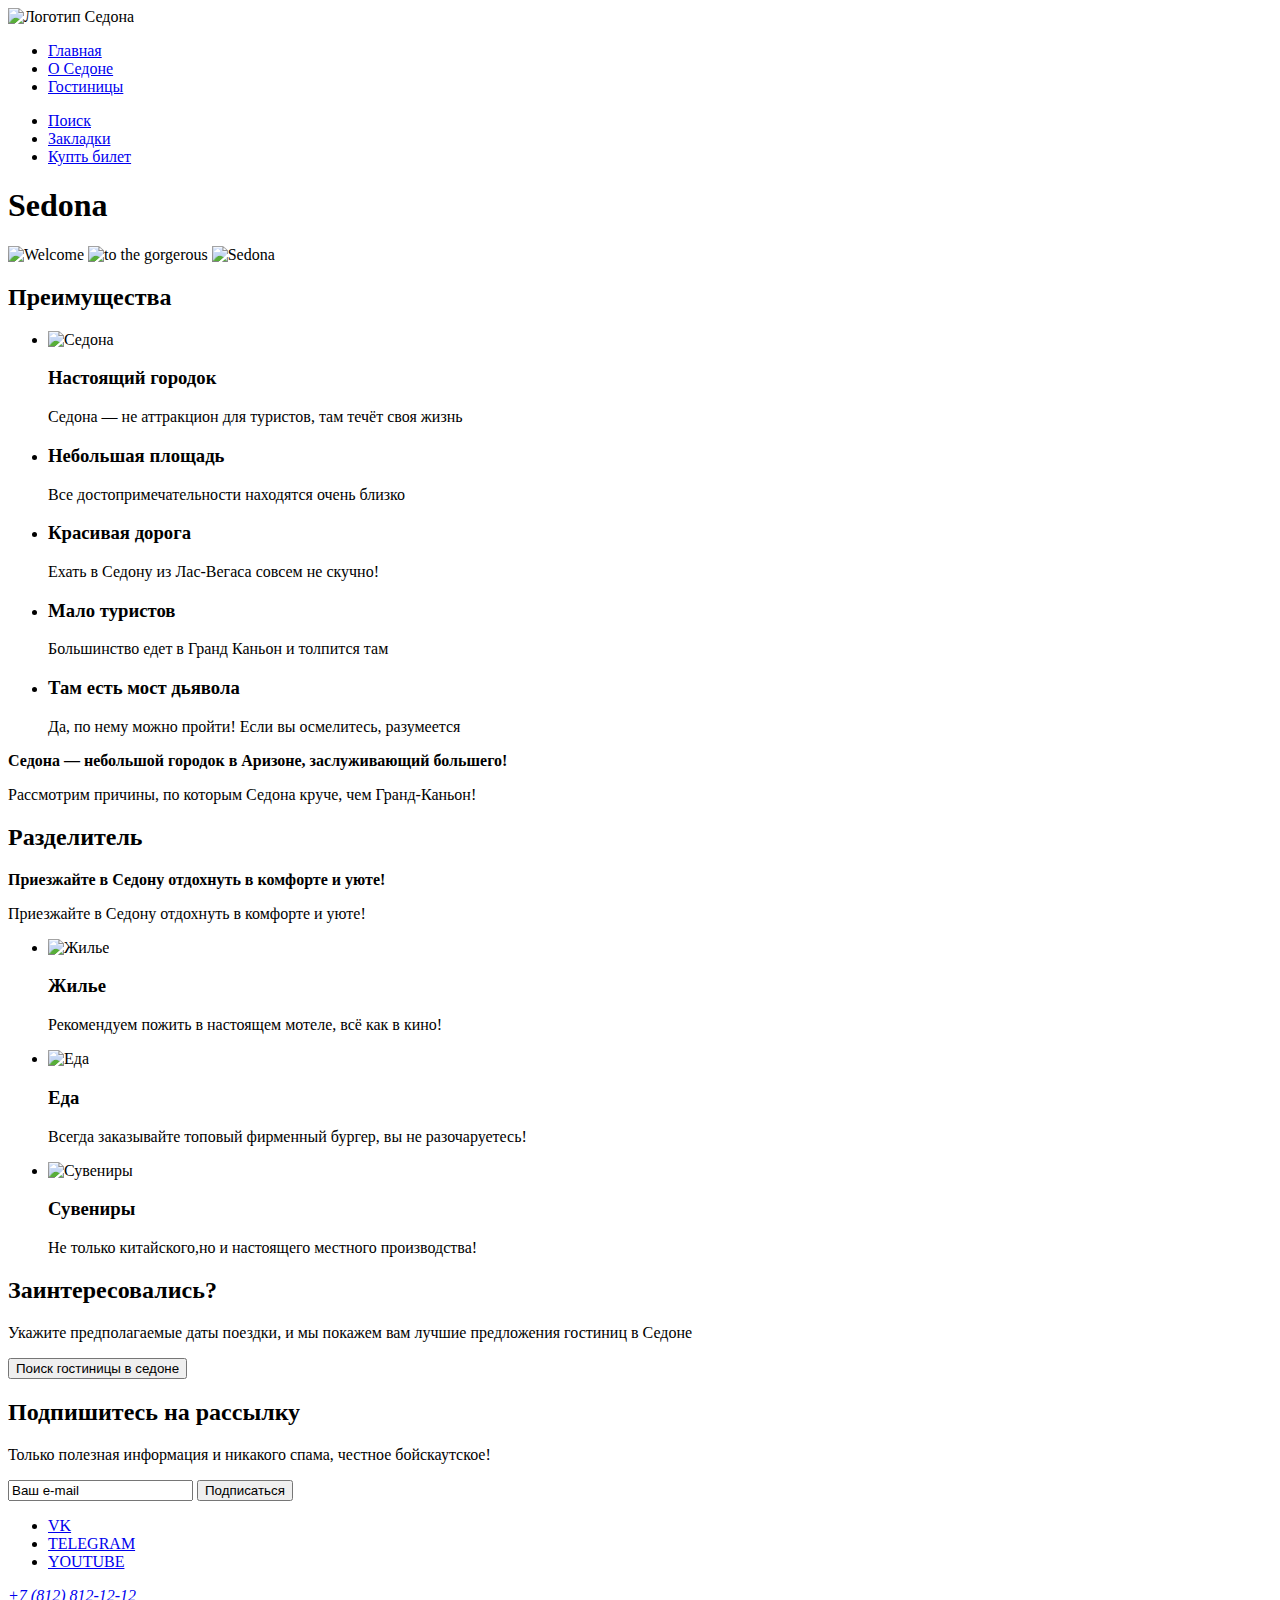
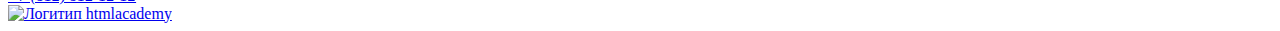
==== index.html @ a9d986b1 "Сделана разметка 2 страниц" ====
<!DOCTYPE html>
<html lang="ru">

  <head>
    <meta charset="utf-8">
    <title>HTML Academy: Седона</title>
  </head>

  <body>
    <header class='page-header'>
      <nav class='navigation'>
        <img src="#" alt="Логотип Седона" class='navigation-logo'>
        <ul class='navigation-list'>
          <li class='navigation-item'>
            <a class='navigation-link navigation-link-active' href="#">Главная</a>
          </li>
          <li class='navigation-item'>
            <a class='navigation-link' href="#">О Седоне</a>
          </li>
          <li class='navigation-item'>
            <a class='navigation-link' href="catalog.html">Гостиницы</a>
          </li>
        </ul>

        <ul class='navigation-list navigation-user'>
          <li class='navigation-item'>
            <a class='navigation-link' href="# ">
              <span class='visually-hidden'>Поиск</span>
            </a>
          </li>
          <li class='navigation-item'>
            <a class='navigation-link' href="#">
              <span class='visually-hidden'>Закладки</span>
            </a>
          </li>
          <li class='navigation-item'>
            <a class='navigation-link' href="#">
              <span class='visually-hidden'>Купть билет</span>
            </a>
          </li>
        </ul>
      </nav>
    </header>
    <main class='main'>
      <section class='hero'>
        <h1 class='main-title visually-hidden'>Sedona</h1>
        <img src="#" alt="Welcome">
        <img src="#" alt="to the gorgerous">
        <img src="#" alt="Sedona">
      </section>
      <section class='advantages'>

        <h2 class="advantages-title visually-hidden"> Преимущества</h2>

        <ul class='advantages-list advantages-list-image'>
          <li class='advantages-item'>
            <img src="#" alt="Седона">
            <h3 class="advantages-item-title">Настоящий городок</h3>
            <p class='advantages-item-description'>Седона — не аттракцион для туристов, там течёт своя жизнь</p>
          </li>
          <li class='advantages-item'>
            <h3 class="advantages-item-title">Небольшая площадь</h3>
            <p class='advantages-item-description'>Все достопримечательности находятся очень близко</p>
          </li>
          <li class='advantages-item'>
            <h3 class="advantages-item-title">Красивая дорога</h3>
            <p class='advantages-item-description'>Ехать в Седону из Лас-Вегаса совсем не скучно!</p>
          </li>
          <li class='advantages-item'>
            <h3 class="advantages-item-title">Мало туристов </h3>
            <p class='advantages-item-description'>Большинство едет в Гранд Каньон и толпится там</p>
          </li>
          <li class='advantages-item advantages-list-image'>
            <h3 class="advantages-item-title">Там есть мост дьявола</h3>
            <p class='advantages-item-description'>Да, по нему можно пройти! Если вы осмелитесь, разумеется</p>
          </li>
        </ul>

        <p class='devider-desc'> <b>Седона — небольшой городок в Аризоне,
            заслуживающий большего!</b></p>
        <p>Рассмотрим причины, по которым Седона круче, чем Гранд-Каньон!</p>

        <h2 class="visually-hidden"> Разделитель</h2>
        <p><b>Приезжайте в Седону отдохнуть в комфорте и уюте!</b></p>
        <p>Приезжайте в Седону отдохнуть в комфорте и уюте!</p>

        <ul class='benefit-list'>
          <li class='benefit-element'>
            <img src="#" alt="Жилье">
            <h3 class='benefit-element-title'>Жилье</h3>
            <p class='benefit-element-description'>Рекомендуем пожить в настоящем мотеле,
              всё как в кино!</p>
          </li>
          <li class='benefit-element'>
            <img src="#" alt="Еда">
            <h3 class='benefit-element-title'>Еда</h3>
            <p class='benefit-element-description'>Всегда заказывайте
              топовый фирменный бургер, вы не разочаруетесь!</p>
          </li>
          <li class='benefit-element'>
            <img src="#" alt="Сувениры">
            <h3 class='benefit-element-title'>Сувениры</h3>
            <p class='benefit-element-description'>Не только китайского,но и настоящего местного производства!</p>
          </li>
        </ul>
      </section>
      <section class="search">
        <h2 class='search-title'>Заинтересовались?</h2>
        <p class='search-description'>Укажите предполагаемые даты поездки, и мы покажем вам лучшие предложения
          гостиниц в Седоне</p>
        <button class='search-hotel' type='button'>Поиск гостиницы в седоне</button>
      </section>
      <section class='subscribe'>
        <h2 class='subscribe-title'>Подпишитесь на рассылку</h2>
        <p class='subscribe-description'>Только полезная информация и никакого спама, честное бойскаутское!</p>
        <form class='subscribe-subscribe' action="https://echo.htmlacademy.ru/" method='post'>
          <input class='e-mail' type="text" value="Ваш e-mail">
          <button class='subscribe-button' type='submit'>Подписаться</button>
        </form>
      </section>
    </main>
    <footer class='page-footer'>
      <ul class='socials-list'>
        <li class='socials-item'>
          <a href="https://vk.com/htmlacademy " class='socials-item-link'>
            <span class='visually-hidden'>VK</span>
          </a>
        </li>
        <li class='socials-item'>
          <a href="https://t.me/htmlacademy" class='socials-item-link'>
            <span class='visually-hidden'>TELEGRAM</span>
          </a>
        </li>
        <li class='socials-item'>
          <a href="https://www.youtube.com/user/htmlacademyru" class='socials-item-link'>
            <span class='visually-hidden'>YOUTUBE</span>
          </a>
        </li>
      </ul>
      <address>
        <a href='tel:+78128121212'>+7 (812) 812-12-12</a>
      </address>
      <a href="https://htmlacademy.ru/">
        <img src="#" alt="Логитип htmlacademy">
      </a>
    </footer>
  </body>

</html>
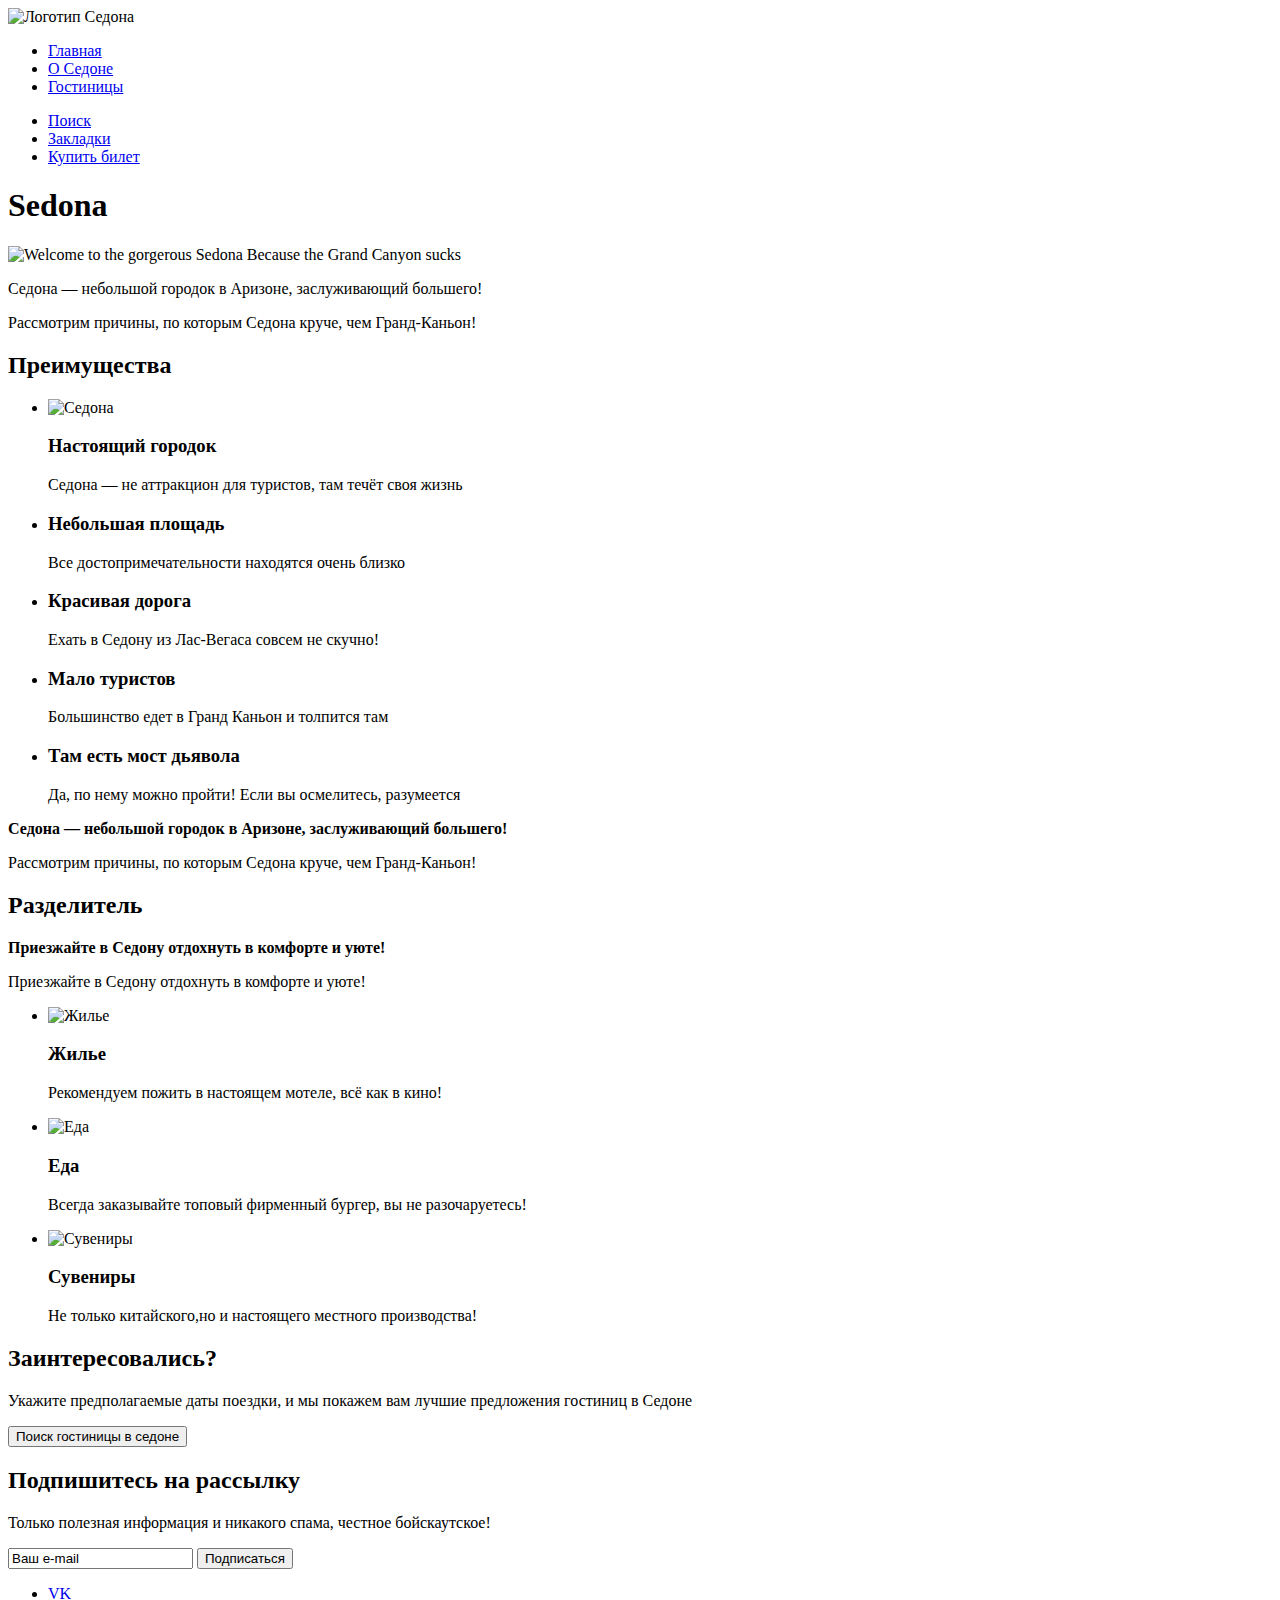
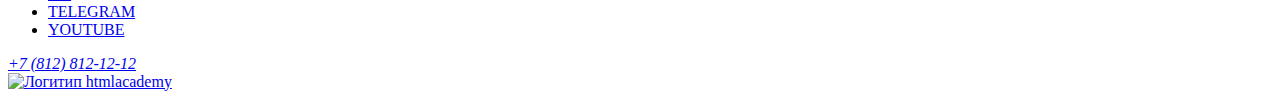
==== commit 07fe29db: "Доработка страниц" ====
--- a/index.html
+++ b/index.html
@@ -7,7 +7,7 @@
   </head>
 
   <body>
-    <header class='page-header'>
+    <header class='header'>
       <nav class='navigation'>
         <img src="#" alt="Логотип Седона" class='navigation-logo'>
         <ul class='navigation-list'>
@@ -35,7 +35,7 @@
           </li>
           <li class='navigation-item'>
             <a class='navigation-link' href="#">
-              <span class='visually-hidden'>Купть билет</span>
+              <span class='visually-hidden'>Купить билет</span>
             </a>
           </li>
         </ul>
@@ -44,9 +44,10 @@
     <main class='main'>
       <section class='hero'>
         <h1 class='main-title visually-hidden'>Sedona</h1>
-        <img src="#" alt="Welcome">
-        <img src="#" alt="to the gorgerous">
-        <img src="#" alt="Sedona">
+        <img src="#" alt="Welcome to the gorgerous Sedona Because the Grand Canyon sucks">
+        <p>Седона — небольшой городок в Аризоне,
+          заслуживающий большего!</p>
+        <p>Рассмотрим причины, по которым Седона круче, чем Гранд-Каньон!</p>
       </section>
       <section class='advantages'>
 
@@ -119,7 +120,7 @@
         </form>
       </section>
     </main>
-    <footer class='page-footer'>
+    <footer class='footer'>
       <ul class='socials-list'>
         <li class='socials-item'>
           <a href="https://vk.com/htmlacademy " class='socials-item-link'>
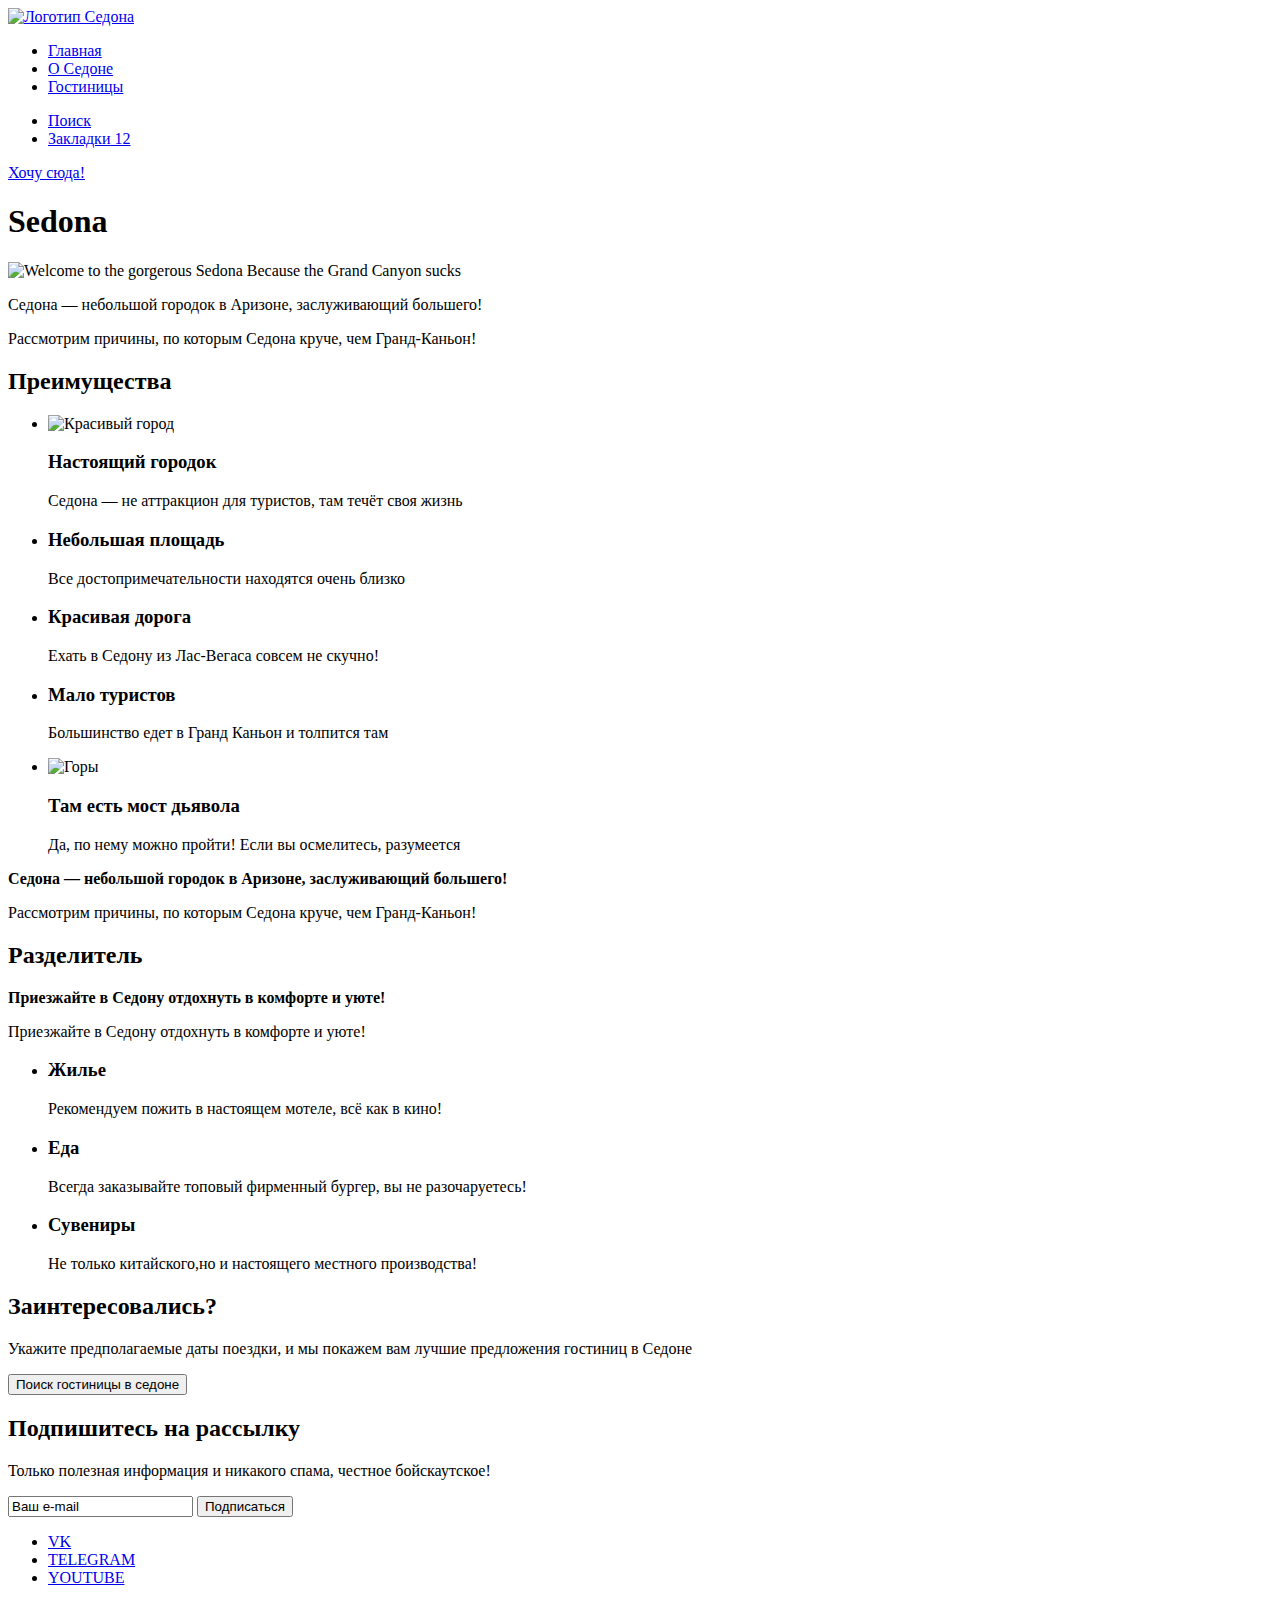
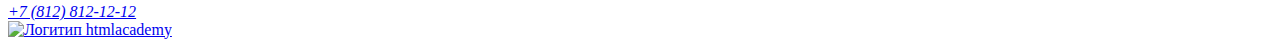
==== commit 0ca354d5: "Доработка разметки" ====
--- a/index.html
+++ b/index.html
@@ -9,36 +9,35 @@
   <body>
     <header class='header'>
       <nav class='navigation'>
-        <img src="#" alt="Логотип Седона" class='navigation-logo'>
+        <a href="#" class="navigation-logo-link">
+          <img src="#" alt="Логотип Седона" class='navigation-logo'>
+        </a>
         <ul class='navigation-list'>
           <li class='navigation-item'>
-            <a class='navigation-link navigation-link-active' href="#">Главная</a>
+            <a class='navigation-list-link navigation-link-active' href="#">Главная</a>
           </li>
           <li class='navigation-item'>
-            <a class='navigation-link' href="#">О Седоне</a>
+            <a class='navigation-list-link' href="#">О Седоне</a>
           </li>
           <li class='navigation-item'>
-            <a class='navigation-link' href="catalog.html">Гостиницы</a>
+            <a class='navigation-list-link' href="catalog.html">Гостиницы</a>
           </li>
         </ul>
 
         <ul class='navigation-list navigation-user'>
           <li class='navigation-item'>
-            <a class='navigation-link' href="# ">
+            <a class='navigation-list-link' href="# ">
               <span class='visually-hidden'>Поиск</span>
             </a>
           </li>
           <li class='navigation-item'>
-            <a class='navigation-link' href="#">
+            <a class='navigation-list-link' href="#">
               <span class='visually-hidden'>Закладки</span>
-            </a>
-          </li>
-          <li class='navigation-item'>
-            <a class='navigation-link' href="#">
-              <span class='visually-hidden'>Купить билет</span>
+              12
             </a>
           </li>
         </ul>
+        <a class='navigation-link' href="#">Хочу сюда!</a>
       </nav>
     </header>
     <main class='main'>
@@ -55,7 +54,7 @@
 
         <ul class='advantages-list advantages-list-image'>
           <li class='advantages-item'>
-            <img src="#" alt="Седона">
+            <img src="#" alt="Красивый город" class='advantages-item-img'>
             <h3 class="advantages-item-title">Настоящий городок</h3>
             <p class='advantages-item-description'>Седона — не аттракцион для туристов, там течёт своя жизнь</p>
           </li>
@@ -72,6 +71,7 @@
             <p class='advantages-item-description'>Большинство едет в Гранд Каньон и толпится там</p>
           </li>
           <li class='advantages-item advantages-list-image'>
+            <img src="#" alt="Горы" class='advantages-item-img'>
             <h3 class="advantages-item-title">Там есть мост дьявола</h3>
             <p class='advantages-item-description'>Да, по нему можно пройти! Если вы осмелитесь, разумеется</p>
           </li>
@@ -87,19 +87,16 @@
 
         <ul class='benefit-list'>
           <li class='benefit-element'>
-            <img src="#" alt="Жилье">
             <h3 class='benefit-element-title'>Жилье</h3>
             <p class='benefit-element-description'>Рекомендуем пожить в настоящем мотеле,
               всё как в кино!</p>
           </li>
           <li class='benefit-element'>
-            <img src="#" alt="Еда">
             <h3 class='benefit-element-title'>Еда</h3>
             <p class='benefit-element-description'>Всегда заказывайте
               топовый фирменный бургер, вы не разочаруетесь!</p>
           </li>
           <li class='benefit-element'>
-            <img src="#" alt="Сувениры">
             <h3 class='benefit-element-title'>Сувениры</h3>
             <p class='benefit-element-description'>Не только китайского,но и настоящего местного производства!</p>
           </li>
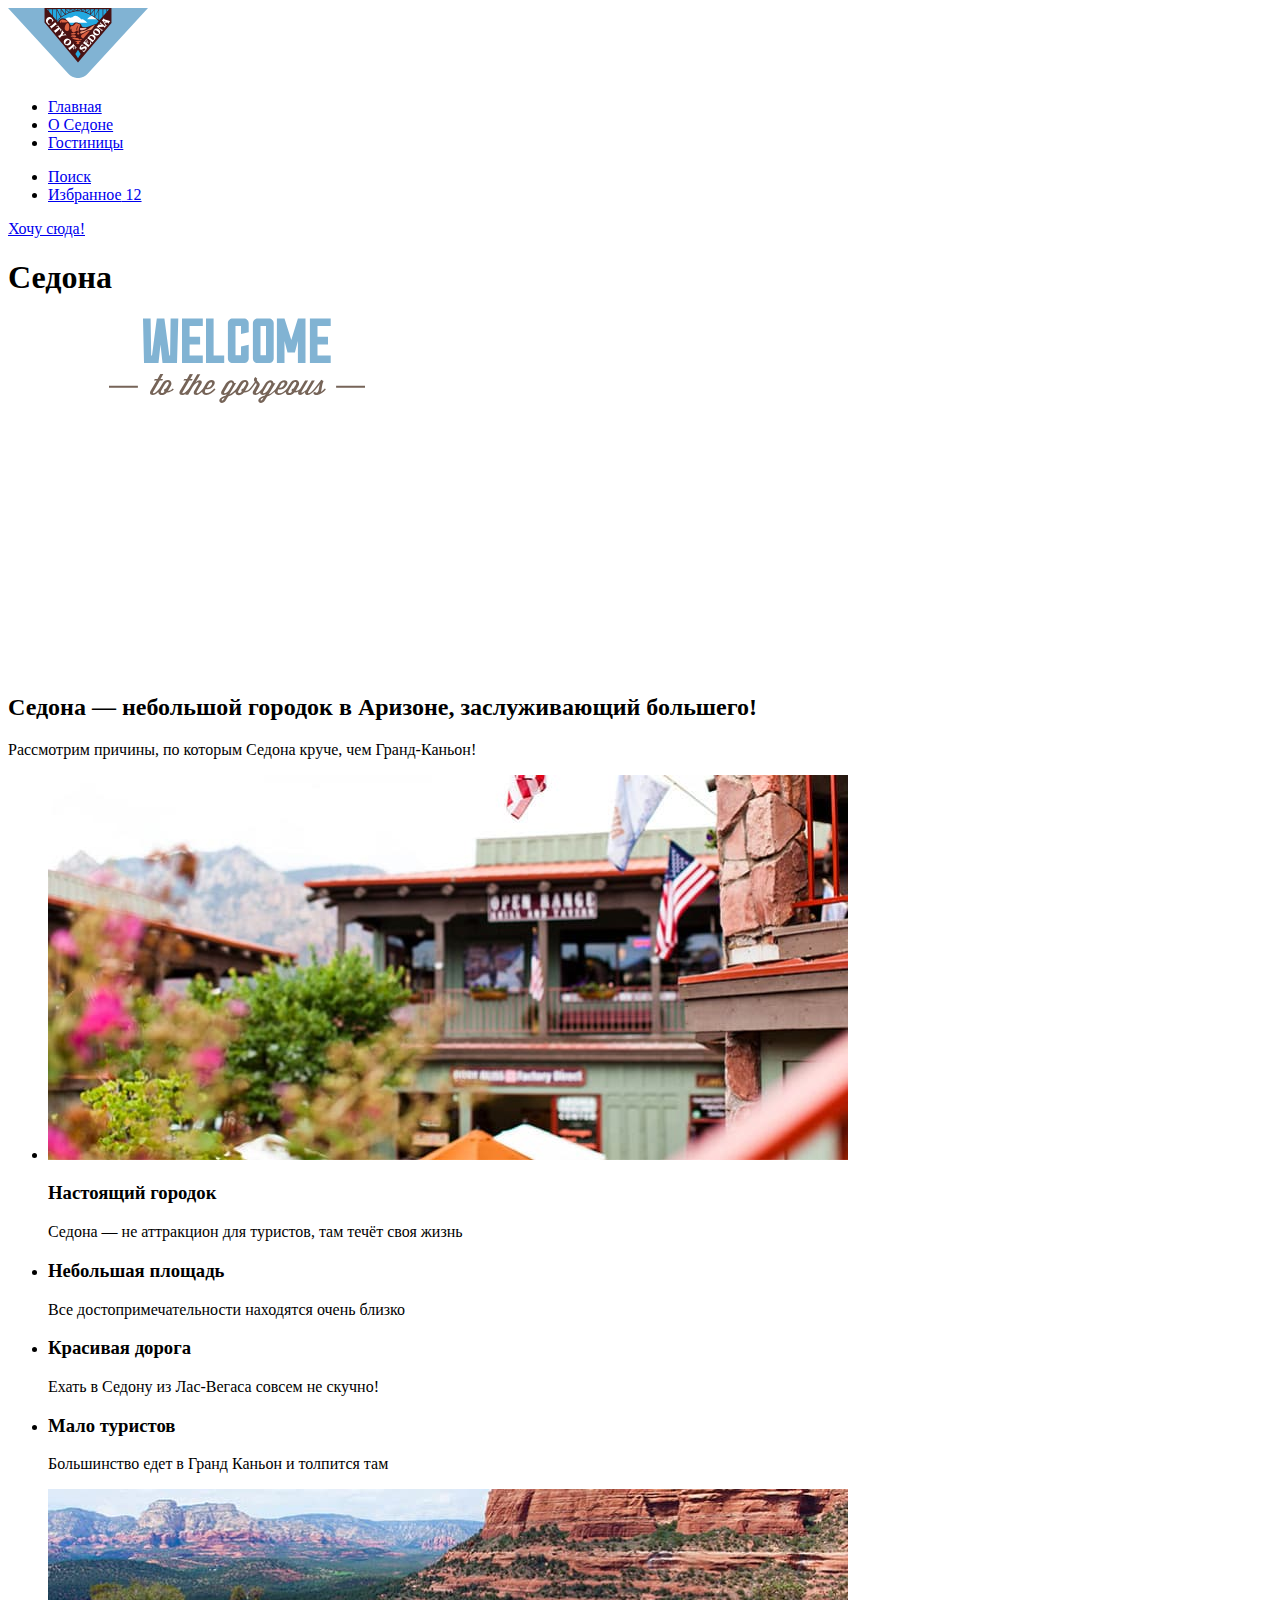
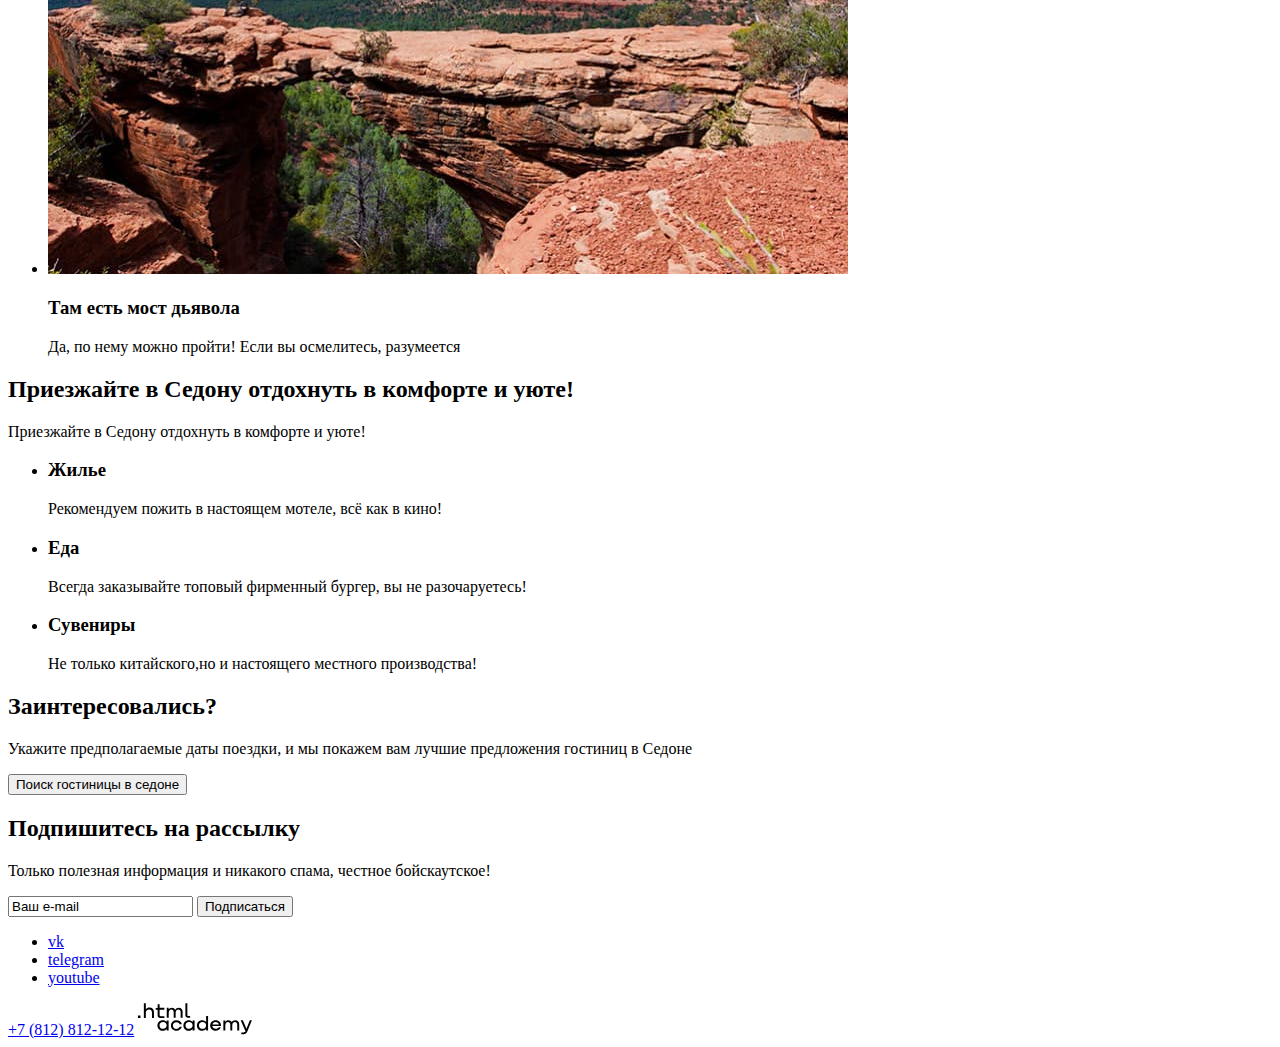
==== commit 8f0056cb: "Добавлены контентные изображения" ====
--- a/index.html
+++ b/index.html
@@ -7,139 +7,131 @@
   </head>
 
   <body>
-    <header class='header'>
-      <nav class='navigation'>
+    <header class="main-header" data-test="header">
+      <nav class="navigation">
         <a href="#" class="navigation-logo-link">
-          <img src="#" alt="Логотип Седона" class='navigation-logo'>
+          <img class="navigation-logo" src="./images/index/logo.svg" width ="140" height = "70" alt="Логотип Седона">
         </a>
-        <ul class='navigation-list'>
-          <li class='navigation-item'>
-            <a class='navigation-list-link navigation-link-active' href="#">Главная</a>
+        <ul class="navigation-list">
+          <li class="navigation-item">
+            <a class="navigation-list-link navigation-link-active" href="#">Главная</a>
           </li>
-          <li class='navigation-item'>
-            <a class='navigation-list-link' href="#">О Седоне</a>
+          <li class="navigation-item">
+            <a class="navigation-list-link" href="#">О Седоне</a>
           </li>
-          <li class='navigation-item'>
-            <a class='navigation-list-link' href="catalog.html">Гостиницы</a>
+          <li class="navigation-item">
+            <a class="navigation-list-link" href="catalog.html">Гостиницы</a>
           </li>
         </ul>
 
-        <ul class='navigation-list navigation-user'>
-          <li class='navigation-item'>
-            <a class='navigation-list-link' href="# ">
-              <span class='visually-hidden'>Поиск</span>
+        <ul class="navigation-list navigation-user">
+          <li class="navigation-item">
+            <a class="navigation-list-link" href="#">
+              <span class="visually-hidden">Поиск</span>
             </a>
           </li>
-          <li class='navigation-item'>
-            <a class='navigation-list-link' href="#">
-              <span class='visually-hidden'>Закладки</span>
+          <li class="navigation-item">
+            <a class="navigation-list-link" href="#">
+              <span class="visually-hidden">Избранное</span>
               12
             </a>
           </li>
         </ul>
-        <a class='navigation-link' href="#">Хочу сюда!</a>
+        <a class="navigation-link" href="#">Хочу сюда!</a>
       </nav>
     </header>
-    <main class='main'>
-      <section class='hero'>
-        <h1 class='main-title visually-hidden'>Sedona</h1>
-        <img src="#" alt="Welcome to the gorgerous Sedona Because the Grand Canyon sucks">
-        <p>Седона — небольшой городок в Аризоне,
-          заслуживающий большего!</p>
-        <p>Рассмотрим причины, по которым Седона круче, чем Гранд-Каньон!</p>
+    <main class="main" data-test="main">
+      <section class="hero" data-test="hero">
+        <h1 class="main-title visually-hidden">Седона</h1>
+        <img class="hero-photo" src="./images/index/hero_welcome.svg" width="458" height="352" alt="Добро пожаловать в Седону">
       </section>
-      <section class='advantages'>
-
-        <h2 class="advantages-title visually-hidden"> Преимущества</h2>
-
-        <ul class='advantages-list advantages-list-image'>
-          <li class='advantages-item'>
-            <img src="#" alt="Красивый город" class='advantages-item-img'>
-            <h3 class="advantages-item-title">Настоящий городок</h3>
-            <p class='advantages-item-description'>Седона — не аттракцион для туристов, там течёт своя жизнь</p>
-          </li>
-          <li class='advantages-item'>
-            <h3 class="advantages-item-title">Небольшая площадь</h3>
-            <p class='advantages-item-description'>Все достопримечательности находятся очень близко</p>
-          </li>
-          <li class='advantages-item'>
-            <h3 class="advantages-item-title">Красивая дорога</h3>
-            <p class='advantages-item-description'>Ехать в Седону из Лас-Вегаса совсем не скучно!</p>
-          </li>
-          <li class='advantages-item'>
-            <h3 class="advantages-item-title">Мало туристов </h3>
-            <p class='advantages-item-description'>Большинство едет в Гранд Каньон и толпится там</p>
-          </li>
-          <li class='advantages-item advantages-list-image'>
-            <img src="#" alt="Горы" class='advantages-item-img'>
-            <h3 class="advantages-item-title">Там есть мост дьявола</h3>
-            <p class='advantages-item-description'>Да, по нему можно пройти! Если вы осмелитесь, разумеется</p>
-          </li>
-        </ul>
-
-        <p class='devider-desc'> <b>Седона — небольшой городок в Аризоне,
-            заслуживающий большего!</b></p>
+      <section class="advantages" data-test="advantages">
+        <h2>Седона — небольшой городок в Аризоне,
+          заслуживающий большего!</h2>
         <p>Рассмотрим причины, по которым Седона круче, чем Гранд-Каньон!</p>
 
-        <h2 class="visually-hidden"> Разделитель</h2>
-        <p><b>Приезжайте в Седону отдохнуть в комфорте и уюте!</b></p>
-        <p>Приезжайте в Седону отдохнуть в комфорте и уюте!</p>
-
-        <ul class='benefit-list'>
-          <li class='benefit-element'>
-            <h3 class='benefit-element-title'>Жилье</h3>
-            <p class='benefit-element-description'>Рекомендуем пожить в настоящем мотеле,
-              всё как в кино!</p>
+        <ul class="advantages-list">
+          <li class="advantages-item">
+            <img class="advantages-item-img" src="./images/index/advantage-1.jpg" width="800" height="385" alt="Город с природой">
+            <h3 class="advantages-item-title">Настоящий городок</h3>
+            <p class="advantages-item-description">Седона — не аттракцион для туристов, там течёт своя жизнь</p>
           </li>
-          <li class='benefit-element'>
-            <h3 class='benefit-element-title'>Еда</h3>
-            <p class='benefit-element-description'>Всегда заказывайте
-              топовый фирменный бургер, вы не разочаруетесь!</p>
+          <li class="advantages-item">
+            <h3 class="advantages-item-title">Небольшая площадь</h3>
+            <p class="advantages-item-description">Все достопримечательности находятся очень близко</p>
           </li>
-          <li class='benefit-element'>
-            <h3 class='benefit-element-title'>Сувениры</h3>
-            <p class='benefit-element-description'>Не только китайского,но и настоящего местного производства!</p>
+          <li class="advantages-item">
+            <h3 class="advantages-item-title">Красивая дорога</h3>
+            <p class="advantages-item-description">Ехать в Седону из Лас-Вегаса совсем не скучно!</p>
+          </li>
+          <li class="advantages-item">
+            <h3 class="advantages-item-title">Мало туристов </h3>
+            <p class="advantages-item-description">Большинство едет в Гранд Каньон и толпится там</p>
+          </li>
+          <li class="advantages-item">
+            <img class="advantages-item-img" src="./images/index/advantage-2.jpg"  width="800" height="385"alt="Мост дьявола">
+            <h3 class="advantages-item-title">Там есть мост дьявола</h3>
+            <p class="advantages-item-description">Да, по нему можно пройти! Если вы осмелитесь, разумеется</p>
           </li>
         </ul>
       </section>
-      <section class="search">
-        <h2 class='search-title'>Заинтересовались?</h2>
-        <p class='search-description'>Укажите предполагаемые даты поездки, и мы покажем вам лучшие предложения
+      <section class="services">
+        <h2>Приезжайте в Седону отдохнуть в комфорте и уюте!</h2>
+        <p>Приезжайте в Седону отдохнуть в комфорте и уюте!</p>
+
+        <ul class="benefit-list">
+          <li class="benefit-element">
+            <h3 class="benefit-element-title">Жилье</h3>
+            <p class="benefit-element-description">Рекомендуем пожить в настоящем мотеле,
+              всё как в кино!</p>
+          </li>
+          <li class="benefit-element">
+            <h3 class="benefit-element-title">Еда</h3>
+            <p class="benefit-element-description">Всегда заказывайте
+              топовый фирменный бургер, вы не разочаруетесь!</p>
+          </li>
+          <li class="benefit-element">
+            <h3 class="benefit-element-title">Сувениры</h3>
+            <p class="benefit-element-description">Не только китайского,но и настоящего местного производства!</p>
+          </li>
+        </ul>
+      </section>
+      <section class="search" data-test="search">
+        <h2 class="search-title">Заинтересовались?</h2>
+        <p class="search-description">Укажите предполагаемые даты поездки, и мы покажем вам лучшие предложения
           гостиниц в Седоне</p>
-        <button class='search-hotel' type='button'>Поиск гостиницы в седоне</button>
+        <button class="search-hotel" type="button">Поиск гостиницы в седоне</button>
       </section>
-      <section class='subscribe'>
-        <h2 class='subscribe-title'>Подпишитесь на рассылку</h2>
-        <p class='subscribe-description'>Только полезная информация и никакого спама, честное бойскаутское!</p>
-        <form class='subscribe-subscribe' action="https://echo.htmlacademy.ru/" method='post'>
-          <input class='e-mail' type="text" value="Ваш e-mail">
-          <button class='subscribe-button' type='submit'>Подписаться</button>
+      <section class="subscribe" data-test="subscribe">
+        <h2 class="subscribe-title">Подпишитесь на рассылку</h2>
+        <p class="subscribe-description">Только полезная информация и никакого спама, честное бойскаутское!</p>
+        <form class="subscribe-subscribe" action="https://echo.htmlacademy.ru/" method="post">
+          <input class="e-mail" type="text" value="Ваш e-mail" required>
+          <button class="subscribe-button" type="submit">Подписаться</button>
         </form>
       </section>
     </main>
-    <footer class='footer'>
-      <ul class='socials-list'>
-        <li class='socials-item'>
-          <a href="https://vk.com/htmlacademy " class='socials-item-link'>
-            <span class='visually-hidden'>VK</span>
+    <footer class="footer" data-test="footer">
+      <ul class="socials-list">
+        <li class="socials-item">
+          <a href="https://vk.com/htmlacademy" class="socials-item-link">
+            <span class="visually-hidden">vk</span>
           </a>
         </li>
-        <li class='socials-item'>
-          <a href="https://t.me/htmlacademy" class='socials-item-link'>
-            <span class='visually-hidden'>TELEGRAM</span>
+        <li class="socials-item">
+          <a href="https://t.me/htmlacademy" class="socials-item-link">
+            <span class="visually-hidden">telegram</span>
           </a>
         </li>
-        <li class='socials-item'>
-          <a href="https://www.youtube.com/user/htmlacademyru" class='socials-item-link'>
-            <span class='visually-hidden'>YOUTUBE</span>
+        <li class="socials-item">
+          <a href="https://www.youtube.com/user/htmlacademyru" class="socials-item-link">
+            <span class="visually-hidden">youtube</span>
           </a>
         </li>
       </ul>
-      <address>
-        <a href='tel:+78128121212'>+7 (812) 812-12-12</a>
-      </address>
-      <a href="https://htmlacademy.ru/">
-        <img src="#" alt="Логитип htmlacademy">
+      <a href="tel:+78128121212">+7 (812) 812-12-12</a>
+      <a href="https://htmlacademy.ru/intensive/htmlcss">
+        <img src="./images/index/html-academy.svg" width="114" height="32" alt="Логитип html academy">
       </a>
     </footer>
   </body>
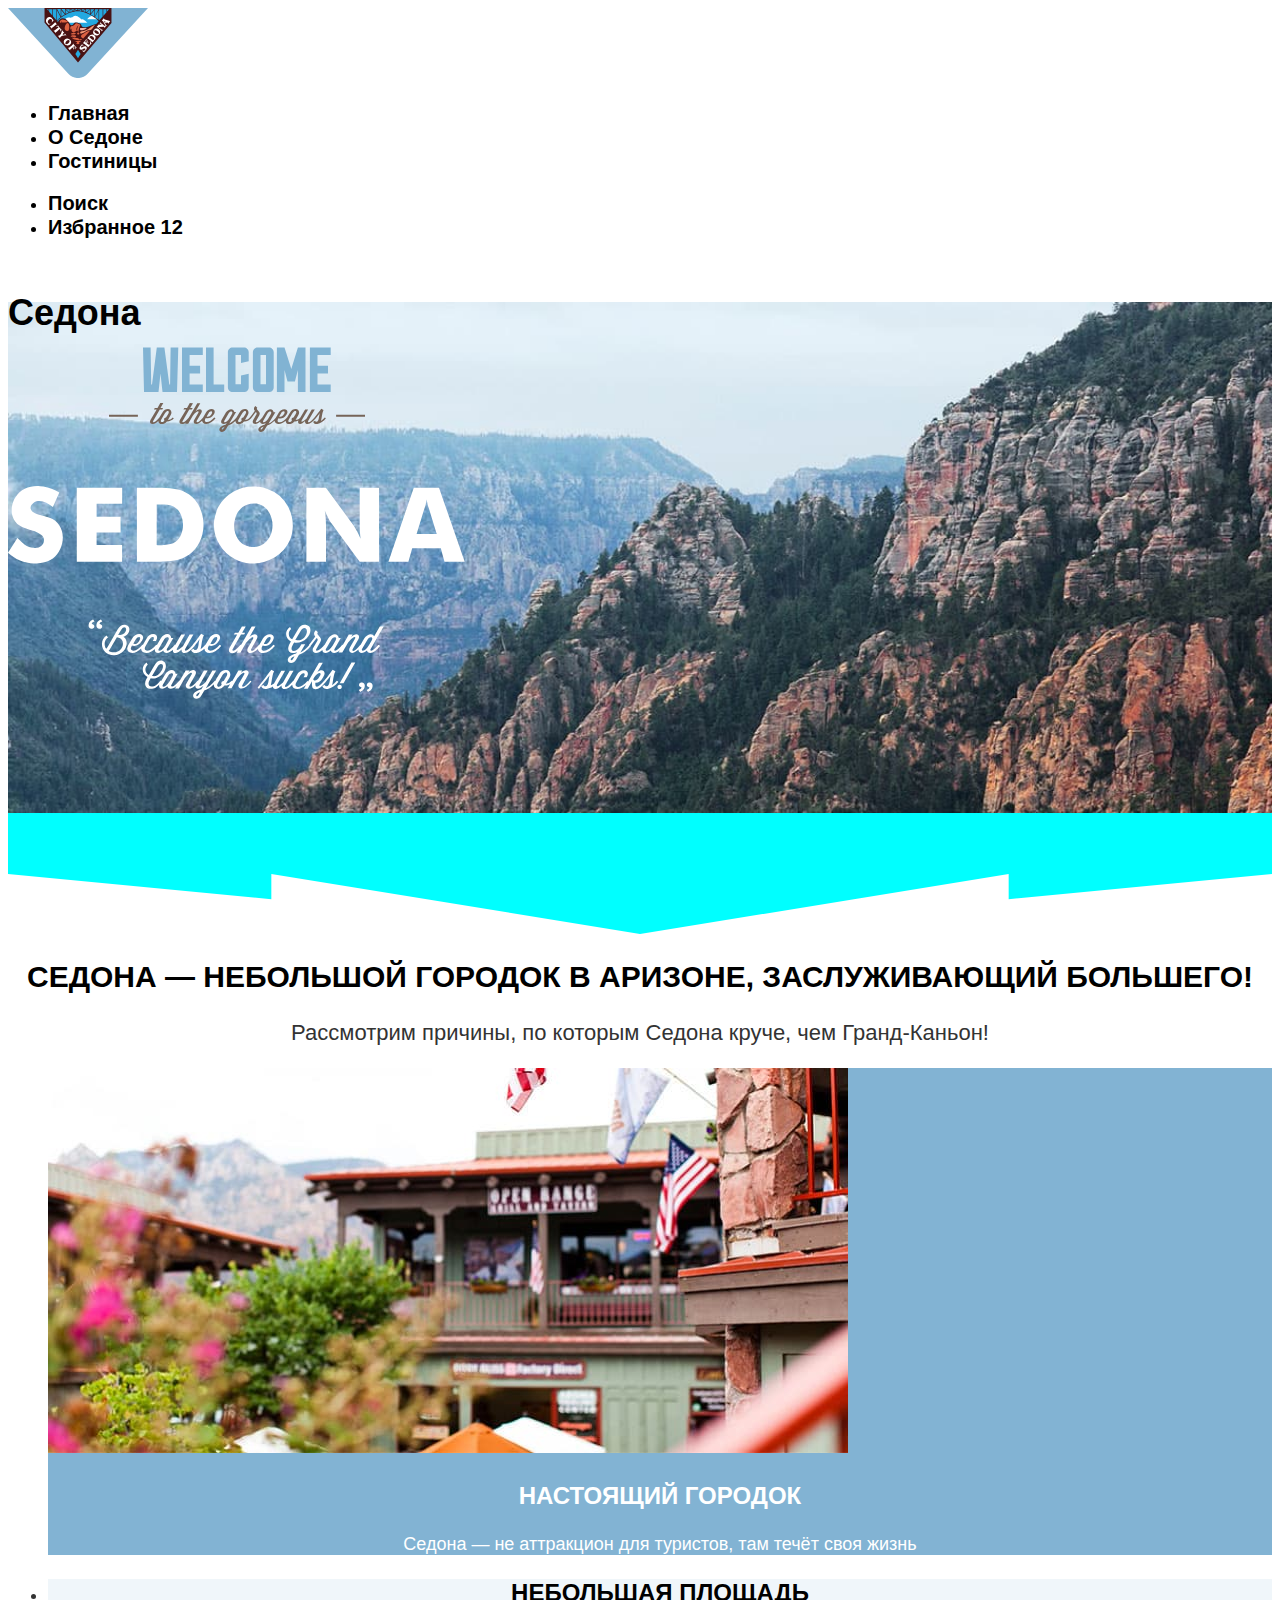
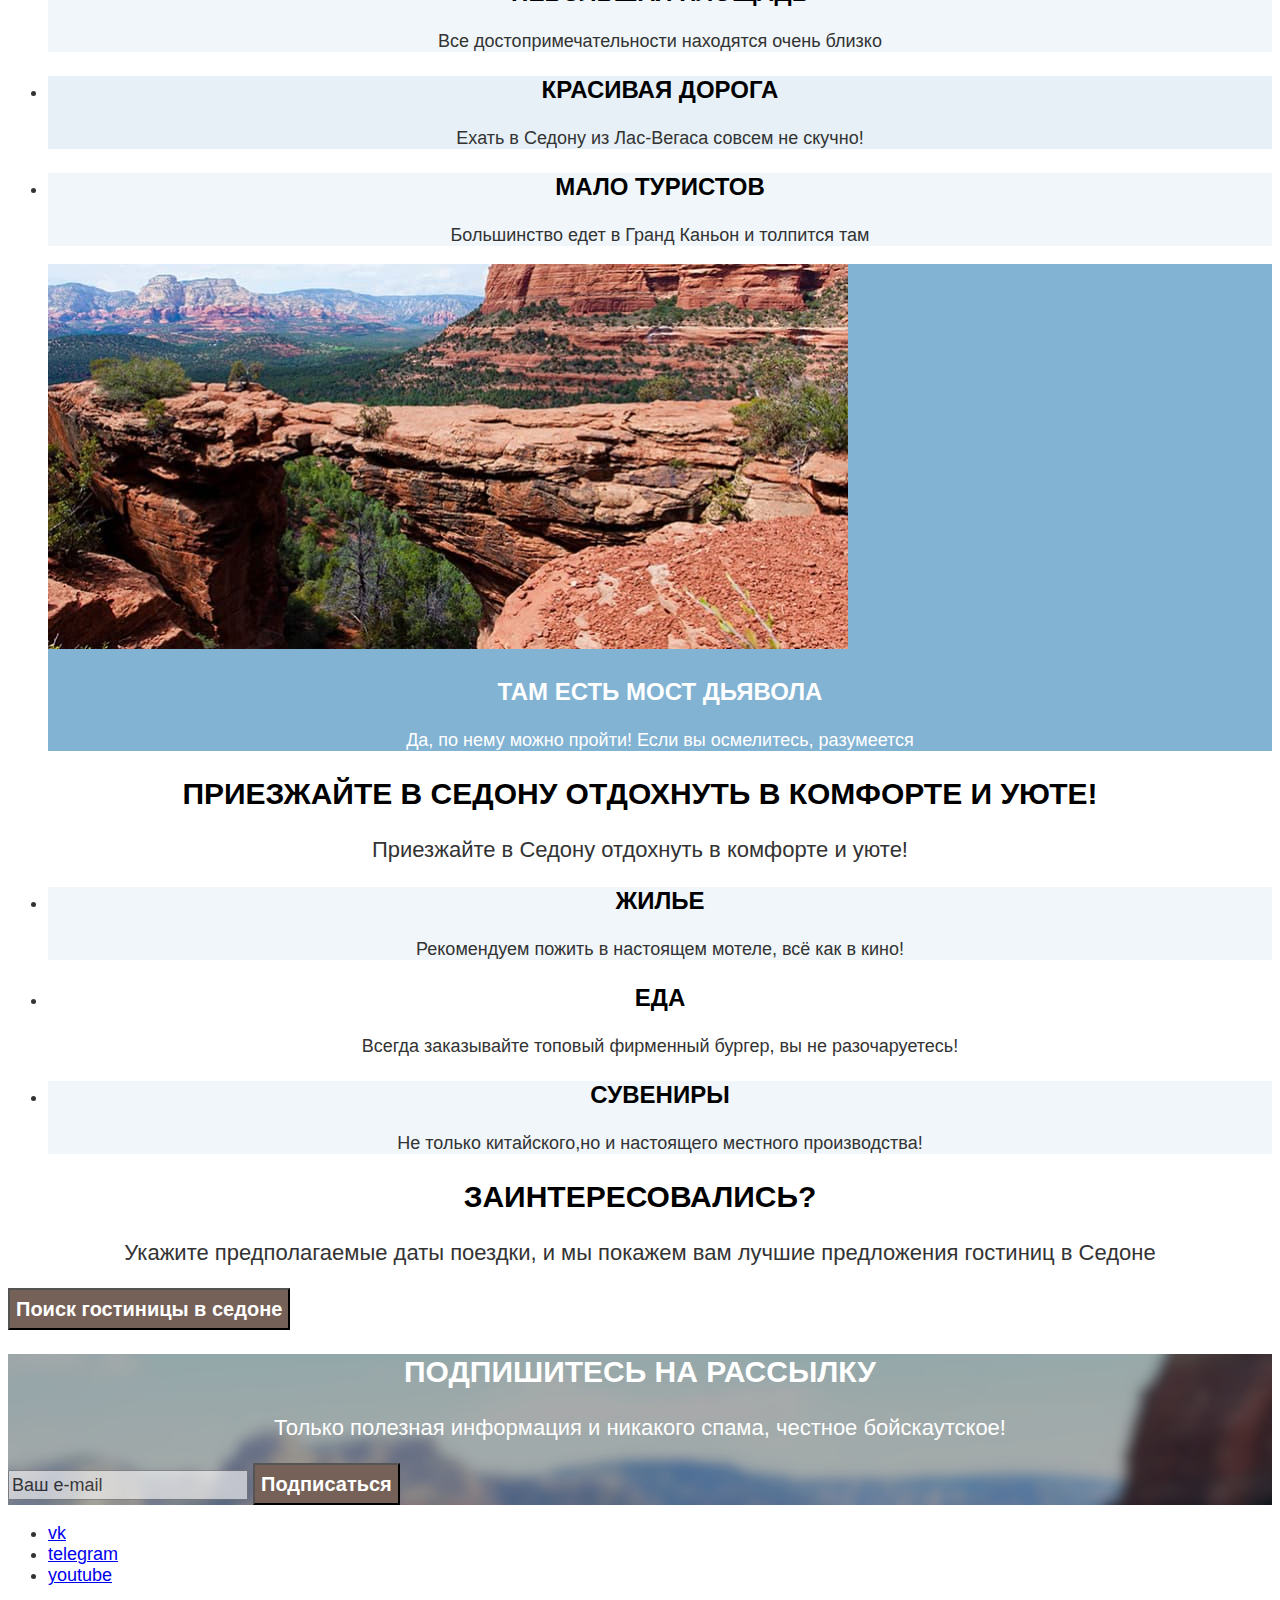
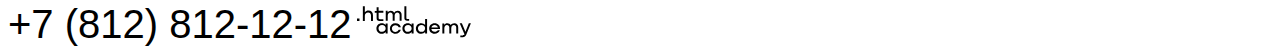
==== commit 9d604f7c: "Базовая стилизация" ====
--- a/index.html
+++ b/index.html
@@ -3,6 +3,7 @@
 
   <head>
     <meta charset="utf-8">
+    <link rel="stylesheet" href="./styles/styles.css">
     <title>HTML Academy: Седона</title>
   </head>
 
@@ -10,7 +11,7 @@
     <header class="main-header" data-test="header">
       <nav class="navigation">
         <a href="#" class="navigation-logo-link">
-          <img class="navigation-logo" src="./images/index/logo.svg" width ="140" height = "70" alt="Логотип Седона">
+          <img class="navigation-logo" src="./images/index/logo.svg" width="140" height="70" alt="Логотип Седона">
         </a>
         <ul class="navigation-list">
           <li class="navigation-item">
@@ -42,17 +43,20 @@
     </header>
     <main class="main" data-test="main">
       <section class="hero" data-test="hero">
-        <h1 class="main-title visually-hidden">Седона</h1>
-        <img class="hero-photo" src="./images/index/hero_welcome.svg" width="458" height="352" alt="Добро пожаловать в Седону">
+        <div class='divider'>
+          <h1 class="main-title visually-hidden">Седона</h1>
+          <img class="hero-photo" src="./images/index/hero_welcome.svg" width="458" height="352"
+            alt="Добро пожаловать в Седону">
+        </div>
       </section>
       <section class="advantages" data-test="advantages">
-        <h2>Седона — небольшой городок в Аризоне,
+        <h2 class ="advantages-title">Седона — небольшой городок в Аризоне,
           заслуживающий большего!</h2>
-        <p>Рассмотрим причины, по которым Седона круче, чем Гранд-Каньон!</p>
-
+        <p  class = "advantages-description">Рассмотрим причины, по которым Седона круче, чем Гранд-Каньон!</p>
         <ul class="advantages-list">
           <li class="advantages-item">
-            <img class="advantages-item-img" src="./images/index/advantage-1.jpg" width="800" height="385" alt="Город с природой">
+            <img class="advantages-item-img" src="./images/index/advantage-city.jpg" width="800" height="385"
+              alt="Город с природой">
             <h3 class="advantages-item-title">Настоящий городок</h3>
             <p class="advantages-item-description">Седона — не аттракцион для туристов, там течёт своя жизнь</p>
           </li>
@@ -69,15 +73,16 @@
             <p class="advantages-item-description">Большинство едет в Гранд Каньон и толпится там</p>
           </li>
           <li class="advantages-item">
-            <img class="advantages-item-img" src="./images/index/advantage-2.jpg"  width="800" height="385"alt="Мост дьявола">
+            <img class="advantages-item-img" src="./images/index/advantage-bridge.jpg" width="800" height="385"
+              alt="Мост дьявола">
             <h3 class="advantages-item-title">Там есть мост дьявола</h3>
             <p class="advantages-item-description">Да, по нему можно пройти! Если вы осмелитесь, разумеется</p>
           </li>
         </ul>
       </section>
       <section class="services">
-        <h2>Приезжайте в Седону отдохнуть в комфорте и уюте!</h2>
-        <p>Приезжайте в Седону отдохнуть в комфорте и уюте!</p>
+        <h2 class = 'services-title'>Приезжайте в Седону отдохнуть в комфорте и уюте!</h2>
+        <p class ='services-desc'>Приезжайте в Седону отдохнуть в комфорте и уюте!</p>
 
         <ul class="benefit-list">
           <li class="benefit-element">
@@ -113,23 +118,23 @@
     </main>
     <footer class="footer" data-test="footer">
       <ul class="socials-list">
-        <li class="socials-item">
+        <li class="socials-item socials-item-vk">
           <a href="https://vk.com/htmlacademy" class="socials-item-link">
             <span class="visually-hidden">vk</span>
           </a>
         </li>
-        <li class="socials-item">
+        <li class="socials-item socials-item-telegram">
           <a href="https://t.me/htmlacademy" class="socials-item-link">
             <span class="visually-hidden">telegram</span>
           </a>
         </li>
-        <li class="socials-item">
+        <li class="socials-item socials-item-youtube">
           <a href="https://www.youtube.com/user/htmlacademyru" class="socials-item-link">
             <span class="visually-hidden">youtube</span>
           </a>
         </li>
       </ul>
-      <a href="tel:+78128121212">+7 (812) 812-12-12</a>
+      <a class="footer-phone" href="tel:+78128121212">+7 (812) 812-12-12</a>
       <a href="https://htmlacademy.ru/intensive/htmlcss">
         <img src="./images/index/html-academy.svg" width="114" height="32" alt="Логитип html academy">
       </a>
--- a/styles/styles.css
+++ b/styles/styles.css
@@ -0,0 +1,449 @@
+@font-face {
+  font-family: "PT Sans";
+  font-style: normal;
+  font-weight: 400;
+  src: url("../fonts/ptsans-400.woff2");
+  font-display: swap;
+}
+
+@font-face {
+  font-family: "PT Sans";
+  font-style: normal;
+  font-weight: 700;
+  src: url("../fonts/ptsans-700.woff2");
+  font-display: swap;
+}
+
+/*INDEX */
+
+body {
+  font-family: "PT Sans", sans-serif;
+  font-size: 18px;
+  line-height: 21px;
+  background-color: #FFFFFF;
+  color: #333333;
+}
+
+/*header*/
+
+.main-header {
+  background-color: #FFFFFF;
+  color: #000000;
+}
+
+
+.navigation-list-link {
+  font-family: "PT Sans", sans-serif;
+  font-size: 20px;
+  font-weight: 700;
+  line-height: 24px;
+  color: #000000;
+  text-align: center;
+  background-color: inherit;
+  text-decoration: none;
+}
+
+.navigation-link {
+  color: #FFFFFF;
+  font-weight: 700;
+  font-size: 16px;
+  line-height: 20px;
+  text-align: center;
+  text-transform: uppercase;
+  text-decoration: none;
+}
+
+/*hero*/
+
+.hero {
+  background-image: url("../images/index/hero-background.jpg");
+  color: #000000;
+  background-color: aqua;
+  background-size: 100% auto;
+  background-repeat: no-repeat;
+}
+
+.divider {
+  background-image: url("../images/index/divider.svg");
+  background-size: 100% auto;
+  background-repeat: no-repeat;
+  background-position: bottom center;
+  padding-bottom: 230px;
+}
+
+/*advantages*/
+.advantages-title {
+  font-size: 30px;
+  font-weight: 700;
+  line-height: 36px;
+  text-align: center;
+  color: #000000;
+  text-transform: uppercase;
+}
+
+.advantages-description {
+  font-size: 22px;
+  font-weight: 400;
+  line-height: 26px;
+  text-align: center;
+}
+
+.advantages-item-title {
+  font-size: 24px;
+  font-weight: 700;
+  line-height: 28px;
+  text-align: center;
+  color: #000000;
+  text-transform: uppercase;
+}
+
+.advantages-item-description {
+  text-align: center;
+}
+
+.advantages-list li:nth-child(1) {
+  background-color: #82B3D3;
+  color: #FFFFFF;
+}
+
+.advantages-list li:nth-child(1) h3 {
+  color: #FFFFFF;
+}
+
+.advantages-list li:nth-child(2) {
+  background-color: #83B3D31F;
+
+}
+
+.advantages-list li:nth-child(3) {
+  background-color: #83B3D333;
+}
+
+.advantages-list li:nth-child(4) {
+  background-color: #83B3D31F;
+}
+
+.advantages-list li:nth-child(5) {
+  background-color: #82B3D3;
+  color: #FFFFFF;
+}
+
+.advantages-list li:nth-child(5) h3 {
+  color: #FFFFFF;
+}
+
+/*services*/
+.services-title {
+  font-size: 30px;
+  font-weight: 700;
+  line-height: 36px;
+  text-align: center;
+  color: #000000;
+  text-transform: uppercase;
+}
+
+.services-desc {
+  font-size: 22px;
+  font-weight: 400;
+  line-height: 26px;
+  text-align: center;
+}
+
+.benefit-element-title {
+  text-transform: uppercase;
+  font-size: 24px;
+  font-weight: 700;
+  line-height: 28px;
+  text-align: center;
+  color: #000000;
+
+}
+
+.benefit-element-description {
+  text-align: center;
+
+}
+
+.benefit-list li:nth-child(1) {
+  background-color: #83B3D31F;
+}
+
+.benefit-list li:nth-child(3) {
+  background-color: #83B3D31F;
+}
+
+/*search*/
+
+.search-title {
+  font-size: 30px;
+  font-weight: 700;
+  line-height: 36px;
+  text-align: center;
+  color: #000000;
+  text-transform: uppercase;
+}
+
+.search-description {
+  font-size: 22px;
+  font-weight: 400;
+  line-height: 26px;
+  text-align: center;
+}
+
+.e-mail {
+  font-size: 18px;
+  font-weight: 400;
+  line-height: 24px;
+  text-align: left;
+  color: #000000;
+  opacity: 60%;
+}
+
+.search-hotel {
+  font-size: 20px;
+  font-weight: 700;
+  line-height: 36px;
+  text-align: center;
+  color: #FFFFFF;
+  background-color: #756157;
+
+}
+
+
+/*subscribe*/
+
+.subscribe {
+  background-image: url("../images/index/subscribe-background.png");
+  background-size: 100% auto;
+  background-repeat: no-repeat;
+}
+
+.subscribe-title {
+  color: #FFFFFF;
+  font-size: 30px;
+  font-weight: 700;
+  line-height: 36px;
+  text-align: center;
+  text-transform: uppercase;
+}
+
+.subscribe-description {
+  font-size: 22px;
+  font-weight: 400;
+  line-height: 26px;
+  text-align: center;
+  color: #FFFFFF;
+
+}
+
+.subscribe-button {
+  font-size: 20px;
+  font-weight: 700;
+  line-height: 36px;
+  text-align: center;
+  color: #FFFFFF;
+  background-color: #756157;
+}
+
+/*footer*/
+
+.footer {
+  background-color: #ffffff;
+}
+
+.footer-phone {
+  color: #000000;
+  font-size: 40px;
+  font-weight: 400;
+  line-height: 40px;
+  text-align: center;
+  text-decoration: none;
+}
+
+/*CATALOG*/
+
+/*filter*/
+.filter-background {
+  background-image: url("../images/catalog/filter-background.png");
+  background-repeat: no-repeat;
+  background-size: 100% auto;
+  background-color: #3c6480;
+  color: #ffffff;
+}
+
+.filter-title {
+  font-size: 60px;
+  font-weight: 700;
+  line-height: 78px;
+}
+
+.breadcrumbs-link {
+  font-size: 16px;
+  font-weight: 400;
+  line-height: 21px;
+  text-align: left;
+  color: #ffffff;
+  text-decoration: none;
+}
+
+.catalog-filter-title {
+  font-size: 20px;
+  font-weight: 700;
+  line-height: 24px;
+}
+
+.control-input-title {
+  font-size: 18px;
+  font-weight: 400;
+  line-height: 23px;
+}
+
+.cost-input {
+  font-size: 18px;
+  font-weight: 700;
+  line-height: 24px;
+  color: #000000;
+}
+
+.button-apply {
+  font-size: 16px;
+  font-weight: 700;
+  line-height: 20px;
+  text-align: center;
+  color: #FFFFFF;
+  text-transform: uppercase;
+  background-color: #82B3D3;
+}
+
+.button-reset {
+  font-size: 16px;
+  font-weight: 700;
+  line-height: 20px;
+  text-align: center;
+  color: #FFFFFF;
+  background-color: transparent;
+  text-transform: uppercase;
+}
+
+/*catalog*/
+.catalog-title {
+  font-size: 30px;
+  font-weight: 700;
+  line-height: 36px;
+  text-align: left;
+  color: #000000;
+  text-transform: uppercase;
+}
+
+.cost-choose {
+  font-size: 18px;
+  font-weight: 400;
+  line-height: 21px;
+  text-align: left;
+}
+
+
+.catalgog {
+  background-color: #FFFFFF;
+  font-size: 18px;
+  font-weight: 400;
+  line-height: 21px;
+  color: #333333;
+}
+
+.catalog-item-title-link {
+  font-size: 24px;
+  font-weight: 700;
+  line-height: 28px;
+  text-align: left;
+  color: #000000;
+  text-decoration: none;
+}
+
+.catalog-item-more {
+  font-size: 16px;
+  font-weight: 700;
+  line-height: 20px;
+  text-align: center;
+  color: #FFFFFF;
+  background-color: #756157;
+  text-decoration: none;
+  text-transform: uppercase;
+}
+
+.catalog-item-detailed {
+  font-size: 16px;
+  font-weight: 700;
+  line-height: 20px;
+  text-align: center;
+  color: #FFFFFF;
+  text-transform: uppercase;
+  background-color: #82B3D3;
+}
+
+.catalog-item-detailed-choosen {
+  background-color: #7DB54F;
+}
+
+.catalog-item-rate {
+  font-size: 16px;
+  font-weight: 400;
+  line-height: 20px;
+  text-align: center;
+  text-transform: uppercase;
+}
+
+.pagination-list-item-link {
+  font-size: 20px;
+  font-weight: 700;
+  line-height: 36px;
+  text-align: center;
+  color: #FFFFFF;
+  text-decoration: none;
+  background-color: #82B3D3;
+}
+
+.pagination-list li:nth-child(1) .pagination-list-item-link {
+  color: #000000;
+  background-color: #F2F2F2;
+}
+
+.pagination-list li:nth-child(5) .pagination-list-item-link {
+  color: #000000;
+  background-color: #FFFFFF;
+}
+
+/*subscribe-catalog*/
+.subscribe-title-catalog {
+  font-size: 30px;
+  font-weight: 700;
+  line-height: 36px;
+  text-align: left;
+  color: #000000;
+}
+
+.subscribe-description-catalog {
+  font-size: 22px;
+  font-weight: 400;
+  line-height: 26px;
+  text-align: left;
+  color: #000000;
+}
+
+.subscribe-button-catalog {
+  font-size: 20px;
+  font-weight: 700;
+  line-height: 36px;
+  text-align: center;
+  background-color: #82B3D3;
+  color: #FFFFFF;
+}
+
+.subscribe-input-catalog {
+  font-size: 18px;
+  font-weight: 400;
+  line-height: 24px;
+  text-align: left;
+  color: #000000;
+  opacity: 60%;
+}
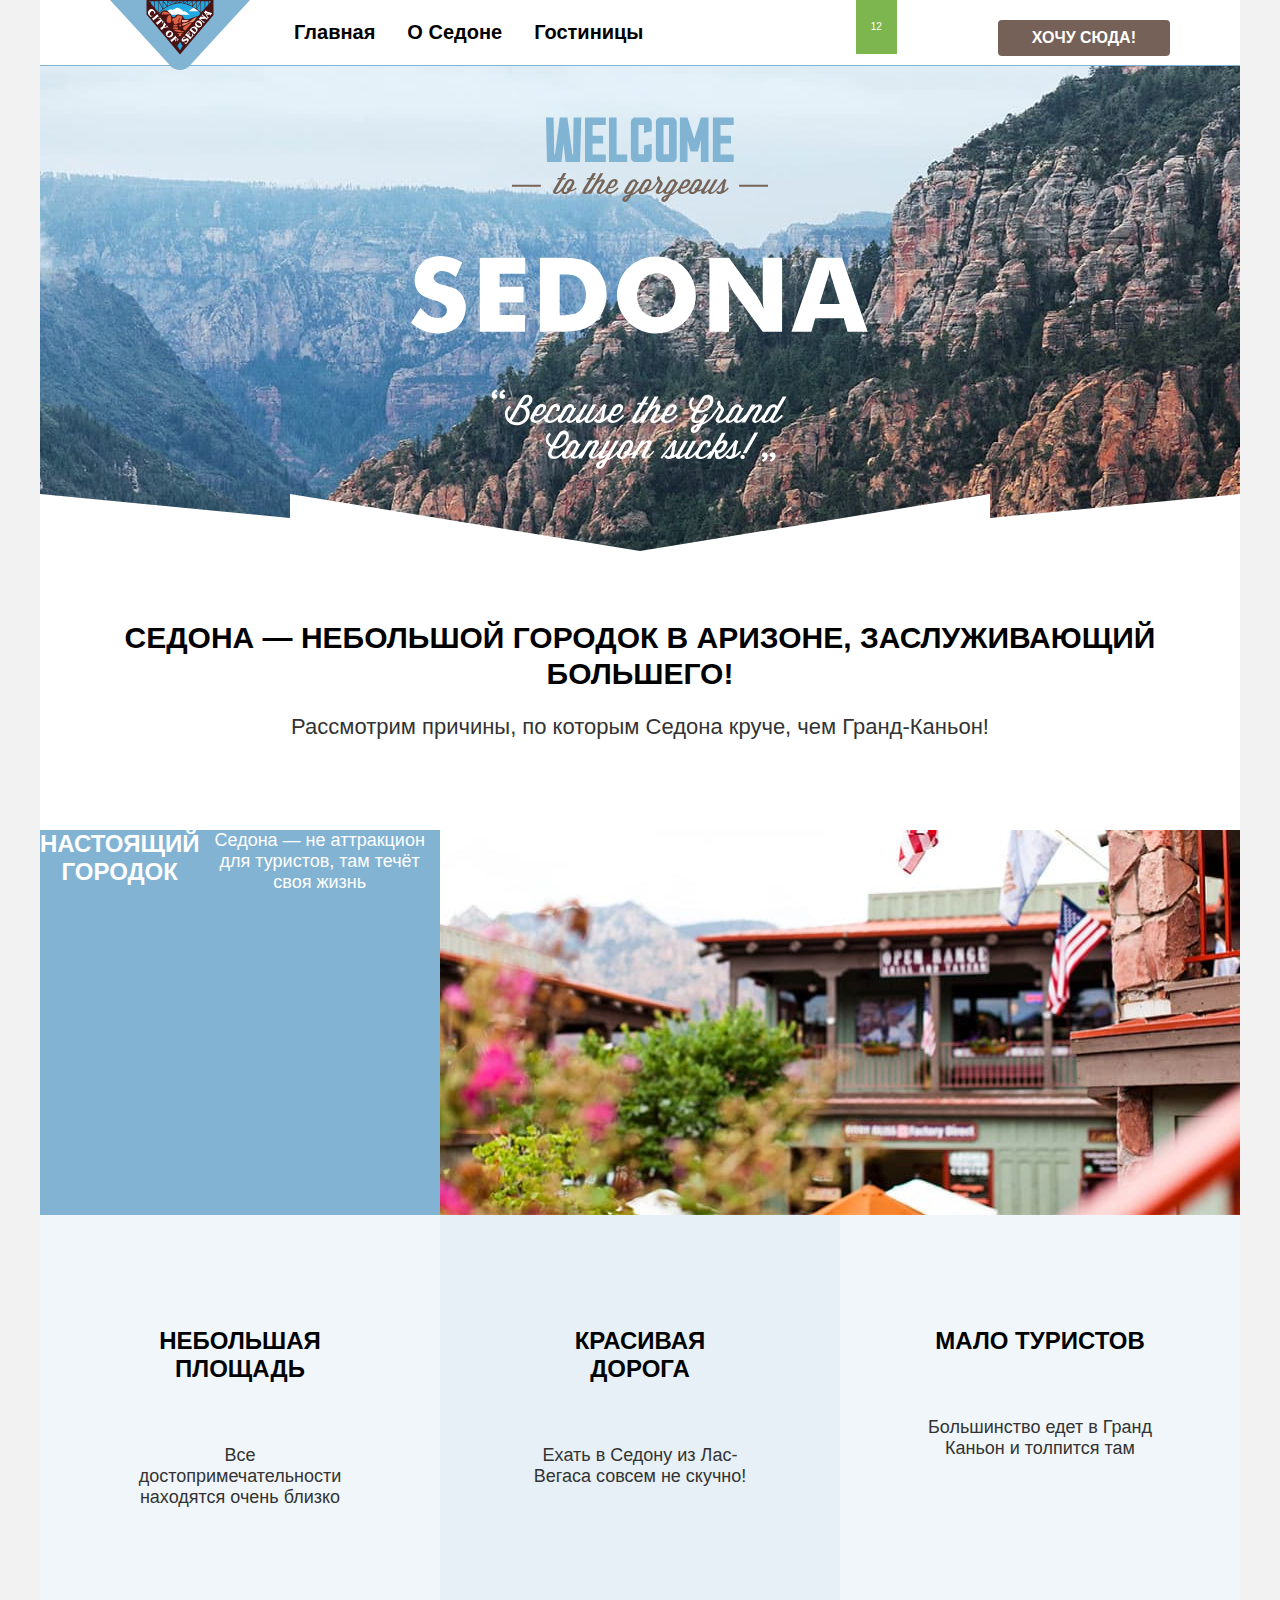
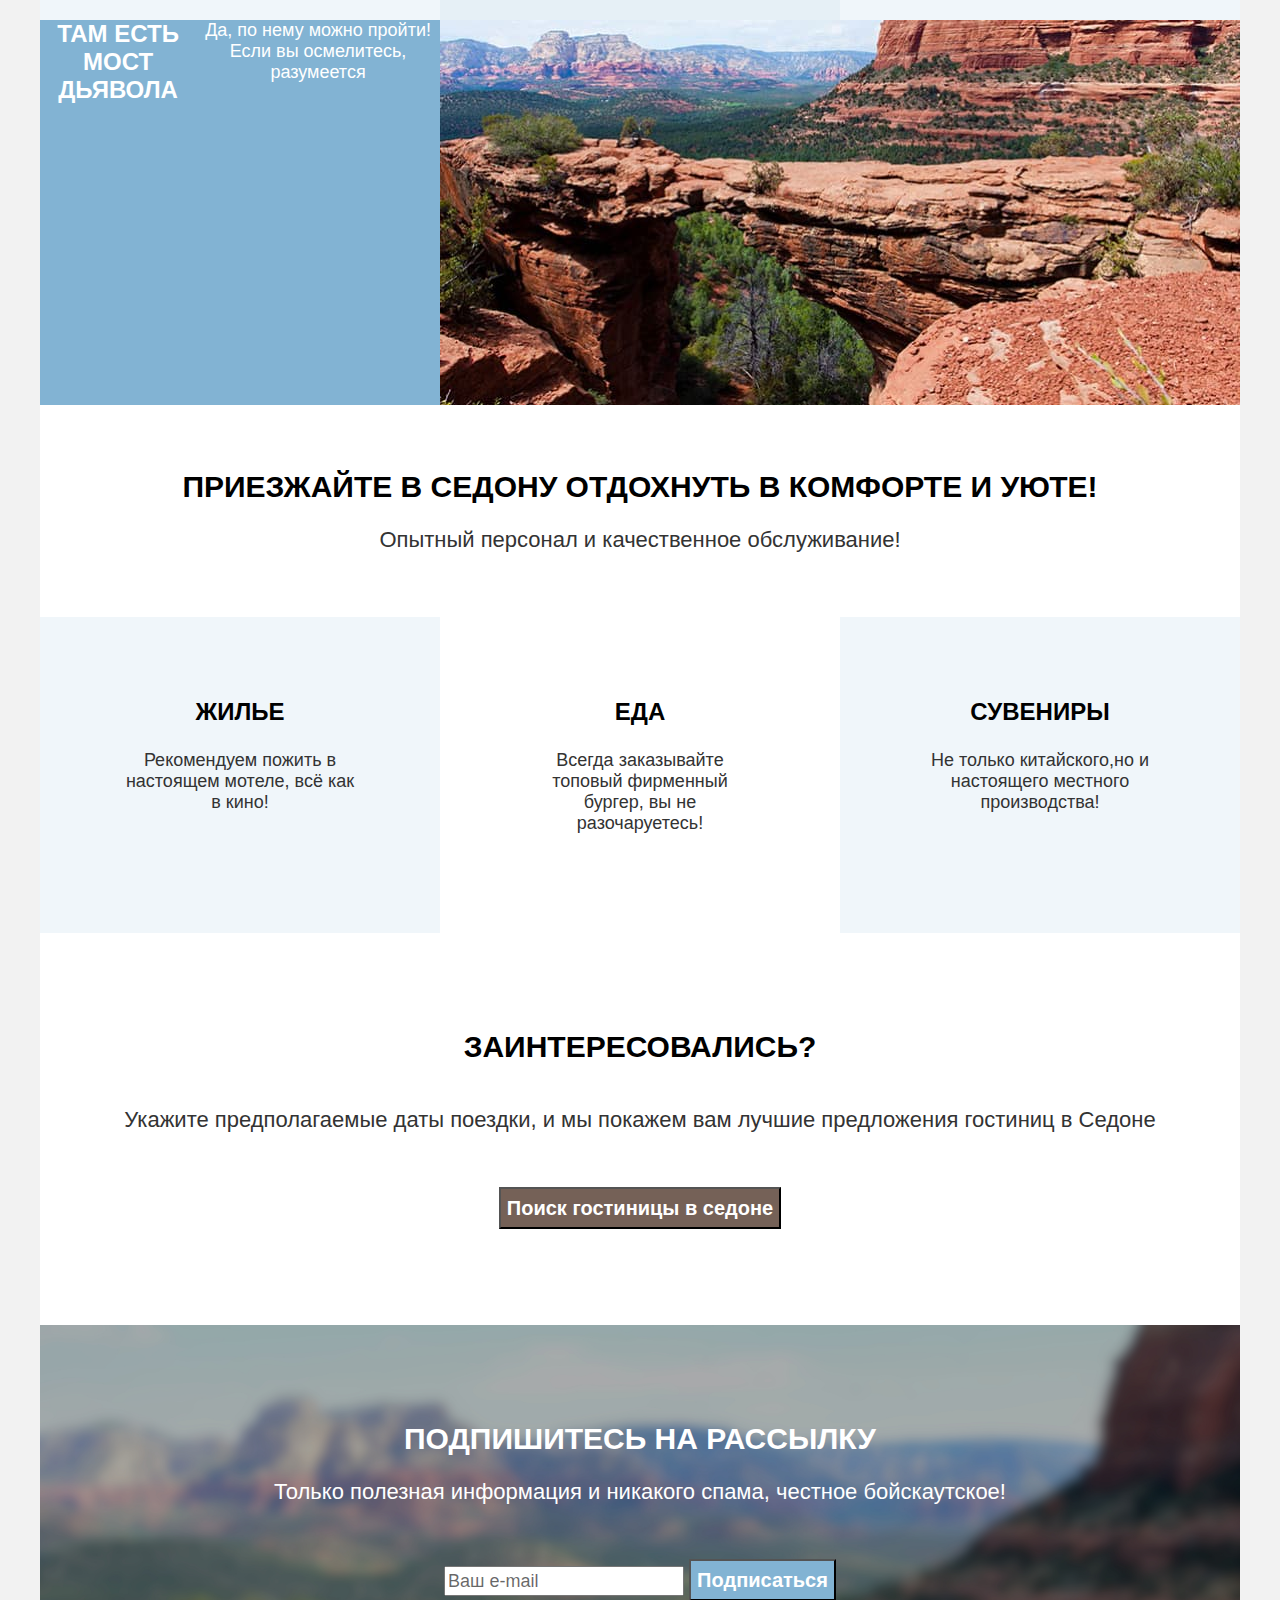
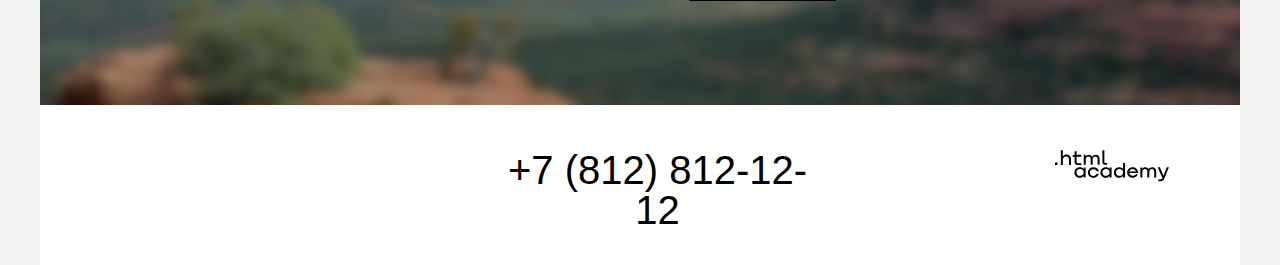
==== commit dd52efd4: "Добавление сеток" ====
--- a/index.html
+++ b/index.html
@@ -13,7 +13,7 @@
         <a href="#" class="navigation-logo-link">
           <img class="navigation-logo" src="./images/index/logo.svg" width="140" height="70" alt="Логотип Седона">
         </a>
-        <ul class="navigation-list">
+        <ul class="navigation-list navigation-list-pages">
           <li class="navigation-item">
             <a class="navigation-list-link navigation-link-active" href="#">Главная</a>
           </li>
@@ -32,112 +32,115 @@
             </a>
           </li>
           <li class="navigation-item">
-            <a class="navigation-list-link" href="#">
+            <a class="navigation-list-link navigation-list-link-favorite" href="#">
               <span class="visually-hidden">Избранное</span>
               12
             </a>
           </li>
         </ul>
+
         <a class="navigation-link" href="#">Хочу сюда!</a>
+
       </nav>
     </header>
-    <main class="main" data-test="main">
-      <section class="hero" data-test="hero">
-        <div class='divider'>
+    <main class="main main-container" data-test="main">
+      <div class="page-container">
+        <section class="hero" data-test="hero">
           <h1 class="main-title visually-hidden">Седона</h1>
           <img class="hero-photo" src="./images/index/hero_welcome.svg" width="458" height="352"
             alt="Добро пожаловать в Седону">
-        </div>
-      </section>
-      <section class="advantages" data-test="advantages">
-        <h2 class ="advantages-title">Седона — небольшой городок в Аризоне,
-          заслуживающий большего!</h2>
-        <p  class = "advantages-description">Рассмотрим причины, по которым Седона круче, чем Гранд-Каньон!</p>
-        <ul class="advantages-list">
-          <li class="advantages-item">
-            <img class="advantages-item-img" src="./images/index/advantage-city.jpg" width="800" height="385"
-              alt="Город с природой">
-            <h3 class="advantages-item-title">Настоящий городок</h3>
-            <p class="advantages-item-description">Седона — не аттракцион для туристов, там течёт своя жизнь</p>
+        </section>
+        <section class="advantages" data-test="advantages">
+          <h2 class="advantages-title">Седона — небольшой городок в Аризоне,
+            заслуживающий большего!</h2>
+          <p class="advantages-description">Рассмотрим причины, по которым Седона круче, чем Гранд-Каньон!</pd>
+          <ul class="advantages-list">
+            <li class="advantages-item advantages-item-highlighted">
+                <h3 class="advantages-item-title">Настоящий городок</h3>
+                <p class="advantages-item-description">Седона — не аттракцион для туристов, там течёт своя жизнь</p>
+              <img class="advantages-item-img" src="./images/index/advantage-city.jpg" width="800" height="385"
+                alt="Город с природой">
+            </li>
+            <li class="advantages-item advantages-item-highlighted-blue">
+              <h3 class="advantages-item-title">Небольшая площадь</h3>
+              <p class="advantages-item-description">Все достопримечательности находятся очень близко</p>
+            </li>
+            <li class="advantages-item advantages-item-highlighted-blue-opacity">
+              <h3 class="advantages-item-title">Красивая дорога</h3>
+              <p class="advantages-item-description">Ехать в Седону из Лас-Вегаса совсем не скучно!</p>
+            </li>
+            <li class="advantages-item advantages-item-highlighted-blue">
+              <h3 class="advantages-item-title">Мало туристов </h3>
+              <p class="advantages-item-description">Большинство едет в Гранд Каньон и толпится там</p>
+            </li>
+            <li class="advantages-item advantages-item-highlighted">
+              <h3 class="advantages-item-title ">Там есть мост дьявола</h3>
+              <p class="advantages-item-description">Да, по нему можно пройти! Если вы осмелитесь, разумеется</p>
+              <img class="advantages-item-img" src="./images/index/advantage-bridge.jpg" width="800" height="385"
+                alt="Мост дьявола">
+            </li>
+          </ul>
+        </section>
+        <section class="services">
+          <h2 class='services-title'>Приезжайте в Седону отдохнуть в комфорте и уюте!</h2>
+          <p class='services-desc'>Опытный персонал и качественное обслуживание!</p>
+          <ul class="benefit-list">
+            <li class="benefit-element benefit-element-opacity">
+              <h3 class="benefit-element-title">Жилье</h3>
+              <p class="benefit-element-description">Рекомендуем пожить в настоящем мотеле,
+                всё как в кино!</p>
+            </li>
+            <li class="benefit-element">
+              <h3 class="benefit-element-title">Еда</h3>
+              <p class="benefit-element-description">Всегда заказывайте
+                топовый фирменный бургер, вы не разочаруетесь!</p>
+            </li>
+            <li class="benefit-element benefit-element-opacity">
+              <h3 class="benefit-element-title">Сувениры</h3>
+              <p class="benefit-element-description">Не только китайского,но и настоящего местного производства!</p>
+            </li>
+          </ul>
+        </section>
+        <section class="search" data-test="search">
+          <h2 class="search-title">Заинтересовались?</h2>
+          <p class="search-description">Укажите предполагаемые даты поездки, и мы покажем вам лучшие предложения
+            гостиниц в Седоне</p>
+          <button class="search-hotel" type="button">Поиск гостиницы в седоне</button>
+        </section>
+        <section class="subscribe" data-test="subscribe">
+          <h2 class="subscribe-title">Подпишитесь на рассылку</h2>
+          <p class="subscribe-description">Только полезная информация и никакого спама, честное бойскаутское!</p>
+          <form class="subscribe-form" action="https://echo.htmlacademy.ru/" method="post">
+            <input class="e-mail" type="text" value="Ваш e-mail" required>
+            <button class="subscribe-button" type="submit">Подписаться</button>
+          </form>
+        </section>
+      </div>
+    </main>
+    <footer class="page-footer" data-test="footer">
+      <div class="page-footer-container">
+        <ul class="socials-list">
+          <li class="socials-item socials-item-vk">
+            <a href="https://vk.com/htmlacademy" class="socials-item-link">
+              <span class="visually-hidden">vk</span>
+            </a>
           </li>
-          <li class="advantages-item">
-            <h3 class="advantages-item-title">Небольшая площадь</h3>
-            <p class="advantages-item-description">Все достопримечательности находятся очень близко</p>
+          <li class="socials-item socials-item-telegram">
+            <a href="https://t.me/htmlacademy" class="socials-item-link">
+              <span class="visually-hidden">telegram</span>
+            </a>
           </li>
-          <li class="advantages-item">
-            <h3 class="advantages-item-title">Красивая дорога</h3>
-            <p class="advantages-item-description">Ехать в Седону из Лас-Вегаса совсем не скучно!</p>
-          </li>
-          <li class="advantages-item">
-            <h3 class="advantages-item-title">Мало туристов </h3>
-            <p class="advantages-item-description">Большинство едет в Гранд Каньон и толпится там</p>
-          </li>
-          <li class="advantages-item">
-            <img class="advantages-item-img" src="./images/index/advantage-bridge.jpg" width="800" height="385"
-              alt="Мост дьявола">
-            <h3 class="advantages-item-title">Там есть мост дьявола</h3>
-            <p class="advantages-item-description">Да, по нему можно пройти! Если вы осмелитесь, разумеется</p>
+          <li class="socials-item socials-item-youtube">
+            <a href="https://www.youtube.com/user/htmlacademyru" class="socials-item-link">
+              <span class="visually-hidden">youtube</span>
+            </a>
           </li>
         </ul>
-      </section>
-      <section class="services">
-        <h2 class = 'services-title'>Приезжайте в Седону отдохнуть в комфорте и уюте!</h2>
-        <p class ='services-desc'>Приезжайте в Седону отдохнуть в комфорте и уюте!</p>
-
-        <ul class="benefit-list">
-          <li class="benefit-element">
-            <h3 class="benefit-element-title">Жилье</h3>
-            <p class="benefit-element-description">Рекомендуем пожить в настоящем мотеле,
-              всё как в кино!</p>
-          </li>
-          <li class="benefit-element">
-            <h3 class="benefit-element-title">Еда</h3>
-            <p class="benefit-element-description">Всегда заказывайте
-              топовый фирменный бургер, вы не разочаруетесь!</p>
-          </li>
-          <li class="benefit-element">
-            <h3 class="benefit-element-title">Сувениры</h3>
-            <p class="benefit-element-description">Не только китайского,но и настоящего местного производства!</p>
-          </li>
-        </ul>
-      </section>
-      <section class="search" data-test="search">
-        <h2 class="search-title">Заинтересовались?</h2>
-        <p class="search-description">Укажите предполагаемые даты поездки, и мы покажем вам лучшие предложения
-          гостиниц в Седоне</p>
-        <button class="search-hotel" type="button">Поиск гостиницы в седоне</button>
-      </section>
-      <section class="subscribe" data-test="subscribe">
-        <h2 class="subscribe-title">Подпишитесь на рассылку</h2>
-        <p class="subscribe-description">Только полезная информация и никакого спама, честное бойскаутское!</p>
-        <form class="subscribe-subscribe" action="https://echo.htmlacademy.ru/" method="post">
-          <input class="e-mail" type="text" value="Ваш e-mail" required>
-          <button class="subscribe-button" type="submit">Подписаться</button>
-        </form>
-      </section>
-    </main>
-    <footer class="footer" data-test="footer">
-      <ul class="socials-list">
-        <li class="socials-item socials-item-vk">
-          <a href="https://vk.com/htmlacademy" class="socials-item-link">
-            <span class="visually-hidden">vk</span>
-          </a>
-        </li>
-        <li class="socials-item socials-item-telegram">
-          <a href="https://t.me/htmlacademy" class="socials-item-link">
-            <span class="visually-hidden">telegram</span>
-          </a>
-        </li>
-        <li class="socials-item socials-item-youtube">
-          <a href="https://www.youtube.com/user/htmlacademyru" class="socials-item-link">
-            <span class="visually-hidden">youtube</span>
-          </a>
-        </li>
-      </ul>
-      <a class="footer-phone" href="tel:+78128121212">+7 (812) 812-12-12</a>
-      <a href="https://htmlacademy.ru/intensive/htmlcss">
-        <img src="./images/index/html-academy.svg" width="114" height="32" alt="Логитип html academy">
-      </a>
+        <a class="footer-phone" href="tel:+78128121212">+7 (812) 812-12-12</a>
+        <a class="footer-link" href="https://htmlacademy.ru/intensive/htmlcss">
+          <img src="./images/index/html-academy.svg" width="114" height="32" alt="Логитип html academy">
+        </a>
+      </div>
     </footer>
   </body>
 
--- a/styles/styles.css
+++ b/styles/styles.css
@@ -16,23 +16,71 @@
 
 /*INDEX */
 
+
+html {
+  height: 100%;
+}
+
+
 body {
-  font-family: "PT Sans", sans-serif;
+  background-color: #f2f2f2;
+  margin: 0;
+  height: 100%;
+  font-family: "PT Sans", "Arial", sans-serif;
   font-size: 18px;
   line-height: 21px;
-  background-color: #FFFFFF;
   color: #333333;
+  display: flex;
+  flex-direction: column;
+}
+
+.visually-hidden{
+  position: absolute;
+  width: 1px;
+  height: 1px;
+  margin: -1px;
+  padding: 0;
+  border: 0;
+  clip: rect(0 0 0 0);
+  overflow: hidden;
 }
 
 /*header*/
 
+header {
+  width: 1200px;
+  margin: 0 auto;
+}
+
 .main-header {
-  background-color: #FFFFFF;
-  color: #000000;
-}
-
+  background-color: #ffffff;
+  color: #000000;
+}
+
+.navigation {
+  display: flex;
+  width: 1060px;
+  margin: 0 auto;
+}
+
+.navigation-logo-link {
+  width: 140px;
+  margin-right: 28px;
+  z-index: 1;
+}
+
+.navigation-list {
+  margin: 0;
+  padding: 0;
+  width: 445px;
+  list-style-type: none;
+  display: flex;
+  flex-wrap: wrap;
+}
 
 .navigation-list-link {
+  display: block;
+  padding: 20px 16px;
   font-family: "PT Sans", sans-serif;
   font-size: 20px;
   font-weight: 700;
@@ -43,36 +91,100 @@
   text-decoration: none;
 }
 
+.navigation-user {
+  margin-left: auto;
+  width: 163px;
+  margin-right: 20px;
+}
+
+.navigation-user .navigation-list-link{
+  min-width: 18px;
+  min-width: 17px;
+  padding: 22px 12px;
+}
+
 .navigation-link {
-  color: #FFFFFF;
+  color: #ffffff;
   font-weight: 700;
   font-size: 16px;
   line-height: 20px;
   text-align: center;
   text-transform: uppercase;
   text-decoration: none;
+  background-color: #756157;
+  border-radius: 4px;
+  align-self: center;
+}
+
+.navigation-list-link-favorite {
+  font-size: 10px;
+  font-weight: 400;
+  line-height: 10px;
+  text-align: center;
+  color: #ffffff;
+  text-decoration: none;
+  background-color: #7db54f;
+}
+
+.navigation-link {
+  display: block;
+  padding: 8px 34px;
 }
 
 /*hero*/
 
+.main-container {
+  flex-grow: 1;
+}
+
+.page-container {
+  width: 1200px;
+  background-color: #ffffff;
+  margin: 0 auto;
+}
+
+.main-title {
+  margin: 0;
+  padding: 0;
+}
+
 .hero {
-  background-image: url("../images/index/hero-background.jpg");
-  color: #000000;
-  background-color: aqua;
+  margin-top: -10px ;
+  background-image: url("../images/index/divider.svg"),url("../images/index/hero-background.jpg");
+  color: #000000;
+  background-color: #82b3d3;
   background-size: 100% auto;
   background-repeat: no-repeat;
-}
-
-.divider {
-  background-image: url("../images/index/divider.svg");
-  background-size: 100% auto;
-  background-repeat: no-repeat;
-  background-position: bottom center;
-  padding-bottom: 230px;
+  background-position: center bottom, center center;
+  padding-top: 52px;
+  padding-bottom:82px;
+  margin-bottom: 69px;
+}
+
+.hero-photo {
+  display: block;
+  margin: 0 auto;
 }
 
 /*advantages*/
+
+.advantages {
+  background-color: #ffffff;
+  margin-bottom:64px;
+}
+
+.advantages-list {
+  margin: 0;
+  padding: 0;
+  list-style-type: none;
+  text-align: center;
+  display: flex;
+  flex-wrap: wrap;
+}
+
 .advantages-title {
+  margin: 0;
+  padding: 0;
   font-size: 30px;
   font-weight: 700;
   line-height: 36px;
@@ -86,6 +198,7 @@
   font-weight: 400;
   line-height: 26px;
   text-align: center;
+  margin-bottom:90px ;
 }
 
 .advantages-item-title {
@@ -95,44 +208,47 @@
   text-align: center;
   color: #000000;
   text-transform: uppercase;
+  margin-top: 0;
+  margin-bottom: 62px;
+}
+
+.advantages-item-description{
+  margin: 0;
 }
 
 .advantages-item-description {
   text-align: center;
 }
 
-.advantages-list li:nth-child(1) {
-  background-color: #82B3D3;
-  color: #FFFFFF;
-}
-
-.advantages-list li:nth-child(1) h3 {
-  color: #FFFFFF;
-}
-
-.advantages-list li:nth-child(2) {
-  background-color: #83B3D31F;
-
-}
-
-.advantages-list li:nth-child(3) {
-  background-color: #83B3D333;
-}
-
-.advantages-list li:nth-child(4) {
-  background-color: #83B3D31F;
-}
-
-.advantages-list li:nth-child(5) {
-  background-color: #82B3D3;
-  color: #FFFFFF;
-}
-
-.advantages-list li:nth-child(5) h3 {
-  color: #FFFFFF;
+.advantages-item-highlighted {
+  background-color: #82b3d3;
+  color: #ffffff;
+  display: flex;
+}
+
+.advantages-item-highlighted h3 {
+  color: #ffffff;
+}
+
+.advantages-item-highlighted-blue {
+  background-color: rgba(131, 179, 211, 0.12);
+  padding:112px 85px;
+  width: 230px;
+}
+
+.advantages-item-highlighted-blue-opacity {
+  background-color: rgba(131, 179, 211, 0.2);
+  padding:112px 85px;
+  width: 230px;
 }
 
 /*services*/
+
+.services {
+  background-color: #ffffff;
+  margin-bottom: 96px;
+}
+
 .services-title {
   font-size: 30px;
   font-weight: 700;
@@ -140,6 +256,7 @@
   text-align: center;
   color: #000000;
   text-transform: uppercase;
+  margin: 0;
 }
 
 .services-desc {
@@ -147,6 +264,15 @@
   font-weight: 400;
   line-height: 26px;
   text-align: center;
+  margin-bottom:64px;
+}
+
+.benefit-list {
+  margin: 0;
+  padding: 0;
+  text-align: center;
+  display: flex;
+  list-style-type:none ;
 }
 
 .benefit-element-title {
@@ -156,23 +282,29 @@
   line-height: 28px;
   text-align: center;
   color: #000000;
-
+  margin-top:0;
+}
+
+.benefit-element {
+  width: 230px;
+  padding:81px 85px;
 }
 
 .benefit-element-description {
   text-align: center;
-
-}
-
-.benefit-list li:nth-child(1) {
-  background-color: #83B3D31F;
-}
-
-.benefit-list li:nth-child(3) {
-  background-color: #83B3D31F;
+}
+
+.benefit-element-opacity {
+  background-color: rgba(131, 179, 211, 0.12);
 }
 
 /*search*/
+.search {
+  background-color: #ffffff;
+  margin-bottom: 96px;
+  display: flex;
+  flex-direction: column;
+}
 
 .search-title {
   font-size: 30px;
@@ -181,6 +313,8 @@
   text-align: center;
   color: #000000;
   text-transform: uppercase;
+  margin-top: 0;
+  margin-bottom: 20px;
 }
 
 .search-description {
@@ -188,6 +322,7 @@
   font-weight: 400;
   line-height: 26px;
   text-align: center;
+  margin-bottom: 54px;
 }
 
 .e-mail {
@@ -195,36 +330,42 @@
   font-weight: 400;
   line-height: 24px;
   text-align: left;
-  color: #000000;
-  opacity: 60%;
-}
-
-.search-hotel {
+  color: rgba(0, 0, 0, 0.6);
+
+}
+
+.search-hotel{
   font-size: 20px;
   font-weight: 700;
   line-height: 36px;
-  text-align: center;
-  color: #FFFFFF;
+  margin: 0 auto;
+  color: #ffffff;
   background-color: #756157;
-
 }
 
 
 /*subscribe*/
 
 .subscribe {
+  background-color: #3c6480;
   background-image: url("../images/index/subscribe-background.png");
   background-size: 100% auto;
   background-repeat: no-repeat;
+  background-position: top center;
+  display: flex;
+  flex-direction: column;
+  align-items: center;
 }
 
 .subscribe-title {
-  color: #FFFFFF;
+  color: #ffffff;
   font-size: 30px;
   font-weight: 700;
   line-height: 36px;
   text-align: center;
   text-transform: uppercase;
+  margin: 0;
+  margin-top: 96px ;
 }
 
 .subscribe-description {
@@ -232,27 +373,62 @@
   font-weight: 400;
   line-height: 26px;
   text-align: center;
-  color: #FFFFFF;
-
-}
-
+  color: #ffffff;
+  margin-bottom: 54px;
+}
+
+.subscribe-form{
+  margin-bottom: 104px;
+}
 .subscribe-button {
   font-size: 20px;
   font-weight: 700;
   line-height: 36px;
   text-align: center;
-  color: #FFFFFF;
-  background-color: #756157;
-}
+  color: #ffffff;
+  background-color: #82b3d3;
+}
+
+
 
 /*footer*/
 
-.footer {
+.page-footer {
+  width: 1200px;
   background-color: #ffffff;
+  margin: 0 auto;
+}
+
+.page-footer-container {
+  width: 1060px;
+  margin: 0 auto;
+  display: flex;
+  justify-content: space-between;
+  padding: 45px 0 35px 0 ;
+}
+
+.socials-list {
+  width: 150px;
+  margin: 0 ;
+  padding: 0 ;
+  list-style-type: none;
+  display: flex;
+  flex-wrap: wrap;
+}
+
+.socials-item{
+  width:24px;
+  height:14px;
+}
+
+.socials-item-link{
+  display: block;
+  padding: 13px 14px;
 }
 
 .footer-phone {
   color: #000000;
+  width: 340px;
   font-size: 40px;
   font-weight: 400;
   line-height: 40px;
@@ -260,21 +436,58 @@
   text-decoration: none;
 }
 
+.footer-link {
+  width: 115px;
+}
+
+
+
 /*CATALOG*/
 
+
 /*filter*/
-.filter-background {
+
+
+.page-container-catalog {
+  width: 1200px;
+  margin: 0 auto;
+  background-color: white;
+}
+
+.filter {
   background-image: url("../images/catalog/filter-background.png");
   background-repeat: no-repeat;
-  background-size: 100% auto;
+  background-size: 100% 100%;
   background-color: #3c6480;
   color: #ffffff;
+  margin-top: -10px;
+  z-index: 0;
+  margin-bottom: 50px;
+}
+
+.filter-container {
+  width: 1060px;
+  margin: 0 auto;
 }
 
 .filter-title {
+  padding-top: 35px;
+  margin: 0;
   font-size: 60px;
   font-weight: 700;
   line-height: 78px;
+  margin-bottom: 8px;
+}
+
+.breadcrumbs-list{
+  margin:0;
+  padding: 0;
+  list-style-type:none;
+  display: flex;
+}
+
+.breadcrumbs-link{
+  margin-right: 29px;
 }
 
 .breadcrumbs-link {
@@ -286,12 +499,26 @@
   text-decoration: none;
 }
 
+.catalog-filter {
+  display: flex;
+}
+
 .catalog-filter-title {
   font-size: 20px;
   font-weight: 700;
   line-height: 24px;
 }
 
+.catalog-filter-group-infra {
+  width: 151px;
+  margin-right: 70px;
+}
+
+.catalog-filter-group {
+  width: 151px;
+  margin-right: 140px;
+}
+
 .control-input-title {
   font-size: 18px;
   font-weight: 400;
@@ -306,26 +533,48 @@
 }
 
 .button-apply {
+  padding: 8px 50px;
   font-size: 16px;
   font-weight: 700;
   line-height: 20px;
   text-align: center;
-  color: #FFFFFF;
-  text-transform: uppercase;
-  background-color: #82B3D3;
+  color: #ffffff;
+  text-transform: uppercase;
+  background-color: #82b3d3;
 }
 
 .button-reset {
+  padding: 8px 57px;
   font-size: 16px;
   font-weight: 700;
   line-height: 20px;
   text-align: center;
-  color: #FFFFFF;
+  color: #ffffff;
   background-color: transparent;
   text-transform: uppercase;
 }
 
+.filter-cost {
+  width: 290px;
+}
+
+.filter-buttons {
+  width: 190px;
+  margin-left: auto;
+}
+
 /*catalog*/
+
+.catalog-container {
+  width: 1060px;
+  margin: 0 auto;
+}
+
+.search-catalog-group{
+  display: flex;
+  margin-bottom: 40px;
+}
+
 .catalog-title {
   font-size: 30px;
   font-weight: 700;
@@ -333,6 +582,9 @@
   text-align: left;
   color: #000000;
   text-transform: uppercase;
+  margin: 0;
+  padding: 0;
+  margin-right: 200px;
 }
 
 .cost-choose {
@@ -342,15 +594,30 @@
   text-align: left;
 }
 
-
-.catalgog {
-  background-color: #FFFFFF;
+.button-view-list{
+  margin-left:auto;
+  list-style-type: none;
+}
+
+.catalog {
+  background-color: #ffffff;
   font-size: 18px;
   font-weight: 400;
   line-height: 21px;
   color: #333333;
 }
 
+.catalog-list{
+  margin: 0;
+  list-style-type: none;
+  margin-bottom:80px
+}
+
+.catalog-item{
+  width: 300px;
+
+}
+
 .catalog-item-title-link {
   font-size: 24px;
   font-weight: 700;
@@ -365,7 +632,7 @@
   font-weight: 700;
   line-height: 20px;
   text-align: center;
-  color: #FFFFFF;
+  color: #ffffff;
   background-color: #756157;
   text-decoration: none;
   text-transform: uppercase;
@@ -376,13 +643,13 @@
   font-weight: 700;
   line-height: 20px;
   text-align: center;
-  color: #FFFFFF;
-  text-transform: uppercase;
-  background-color: #82B3D3;
+  color: #ffffff;
+  text-transform: uppercase;
+  background-color: #82b3d3;
 }
 
 .catalog-item-detailed-choosen {
-  background-color: #7DB54F;
+  background-color: #7db54f;
 }
 
 .catalog-item-rate {
@@ -391,35 +658,58 @@
   line-height: 20px;
   text-align: center;
   text-transform: uppercase;
+  background-color: #F2F2F2;
+  padding: 9px 22px;
+}
+
+.pagination-list {
+  display: flex;
+  list-style-type:none ;
+  margin: 0;
+  margin-bottom:60px;
+}
+
+.pagination-list-item{
+  margin: 8px;
+
 }
 
 .pagination-list-item-link {
+  padding: 12px 24px;
   font-size: 20px;
   font-weight: 700;
   line-height: 36px;
   text-align: center;
-  color: #FFFFFF;
+  color: #ffffff;
   text-decoration: none;
-  background-color: #82B3D3;
-}
-
-.pagination-list li:nth-child(1) .pagination-list-item-link {
-  color: #000000;
-  background-color: #F2F2F2;
-}
-
-.pagination-list li:nth-child(5) .pagination-list-item-link {
-  color: #000000;
-  background-color: #FFFFFF;
+  background-color: #82b3d3;
+}
+
+.pagination-list-chosen {
+  color: #000000;
+  background-color: #f2f2f2;
+}
+
+.pagination-list-others {
+  color: #000000;
+  background-color: #ffffff;
 }
 
 /*subscribe-catalog*/
+
+.subscribe-catalog {
+  background-color: white;
+}
+
 .subscribe-title-catalog {
+  margin: 0;
+  padding: 0;
   font-size: 30px;
   font-weight: 700;
   line-height: 36px;
   text-align: left;
   color: #000000;
+  text-transform: uppercase;
 }
 
 .subscribe-description-catalog {
@@ -435,8 +725,8 @@
   font-weight: 700;
   line-height: 36px;
   text-align: center;
-  background-color: #82B3D3;
-  color: #FFFFFF;
+  background-color: #82b3d3;
+  color: #ffffff;
 }
 
 .subscribe-input-catalog {
@@ -444,6 +734,5 @@
   font-weight: 400;
   line-height: 24px;
   text-align: left;
-  color: #000000;
-  opacity: 60%;
-}
+  color: rgba(0, 0, 0, 0.6)
+}
